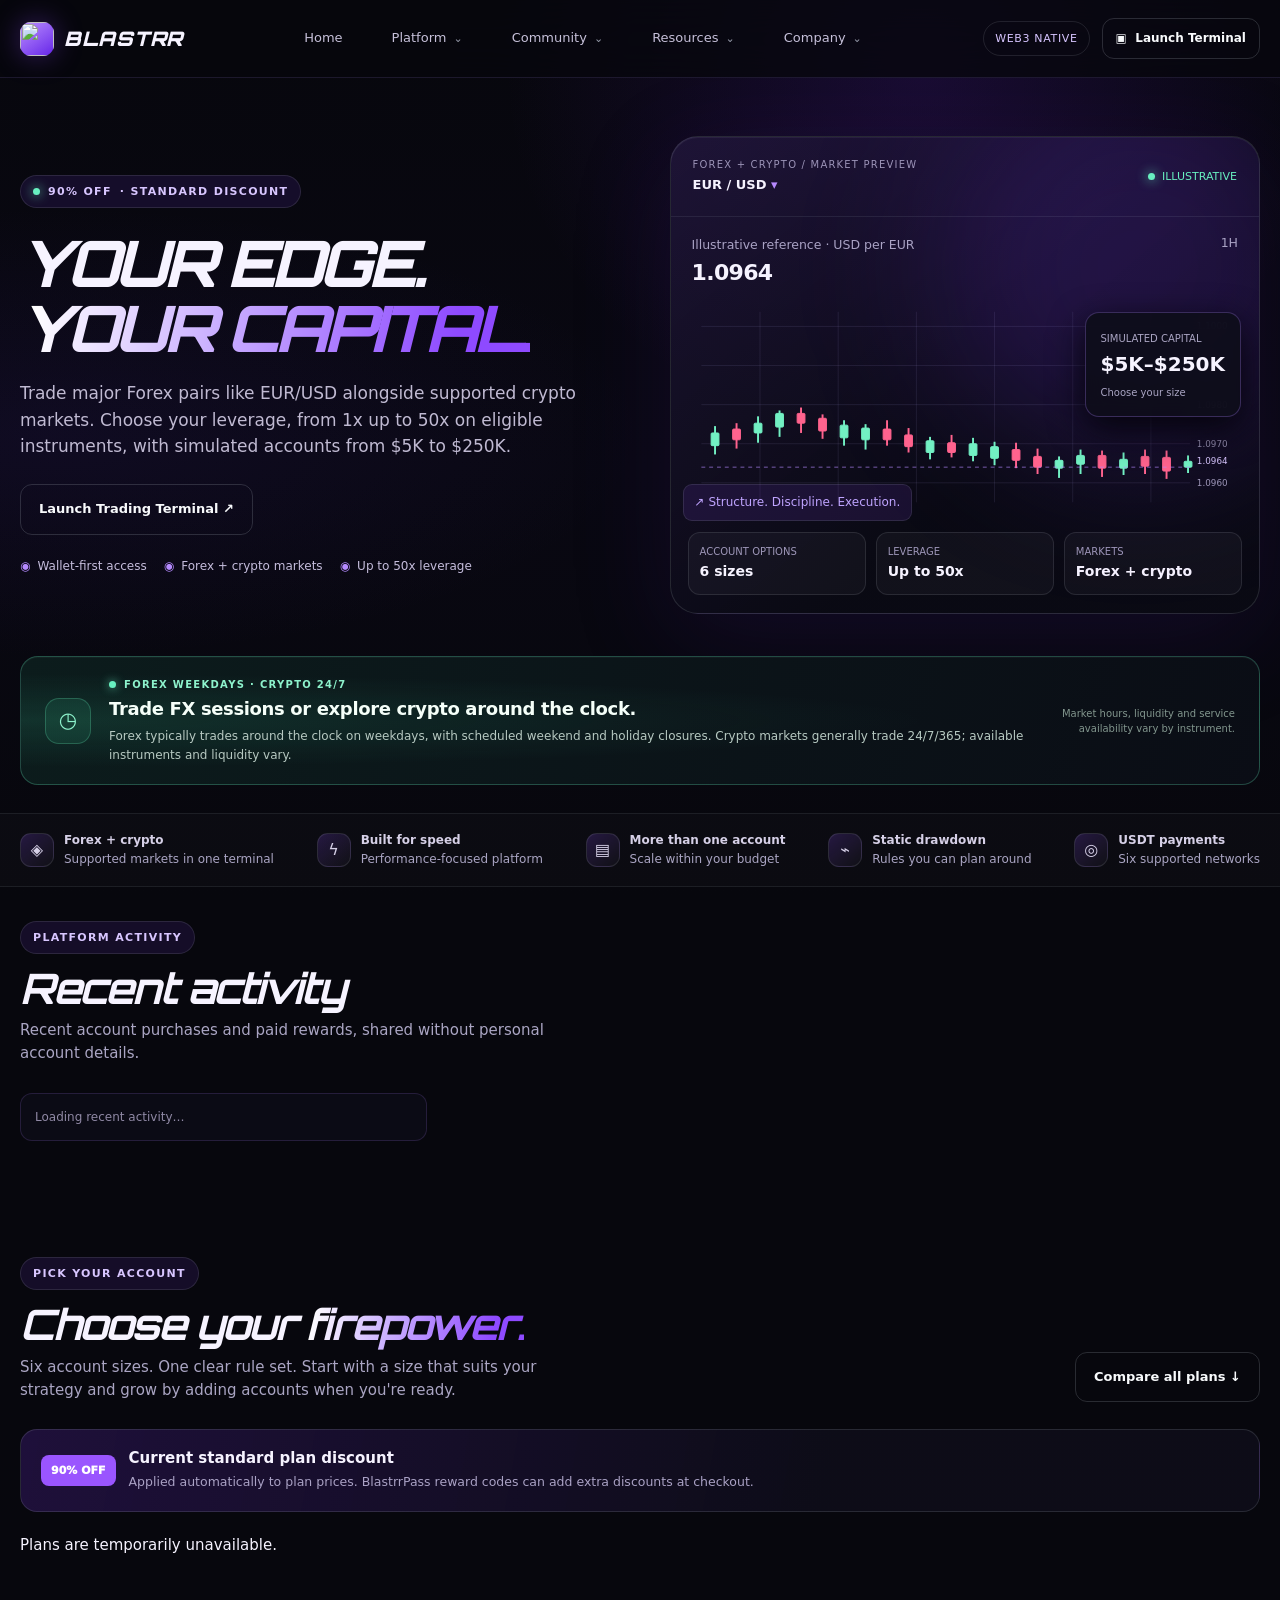
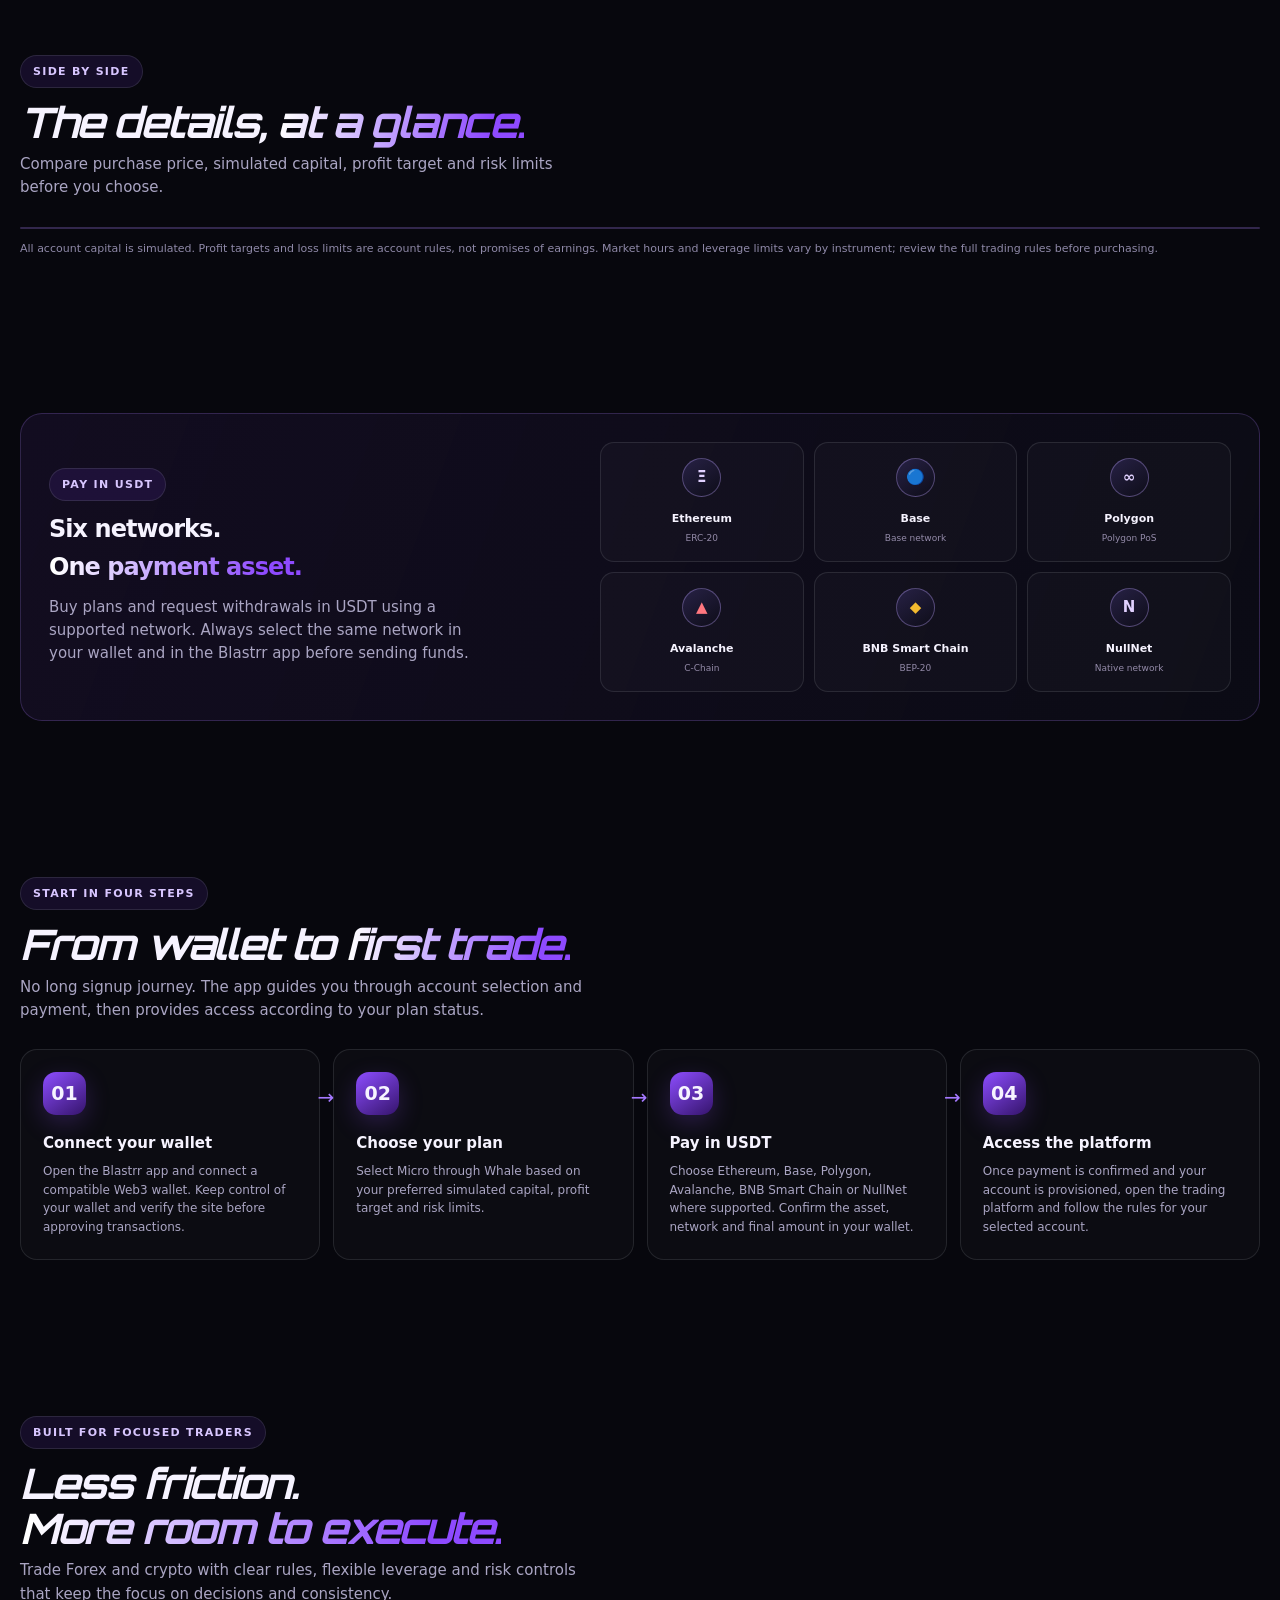
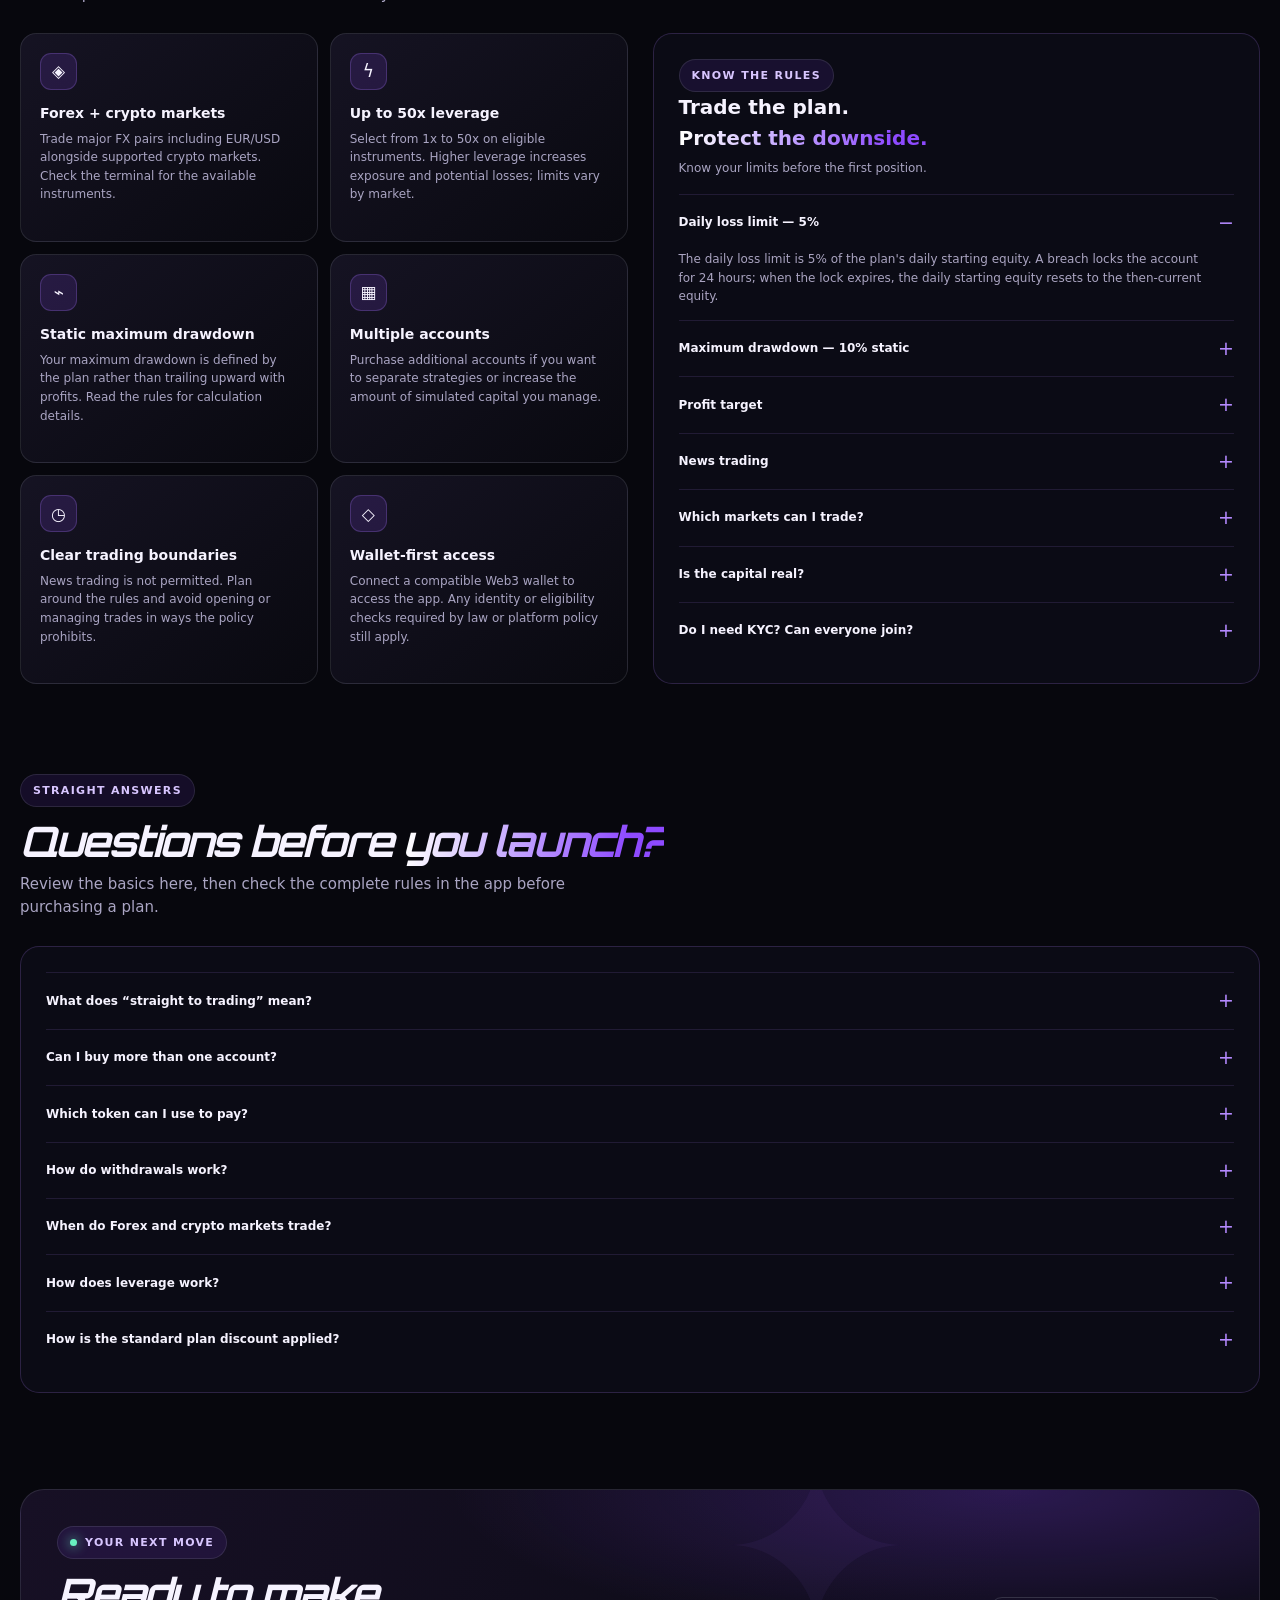
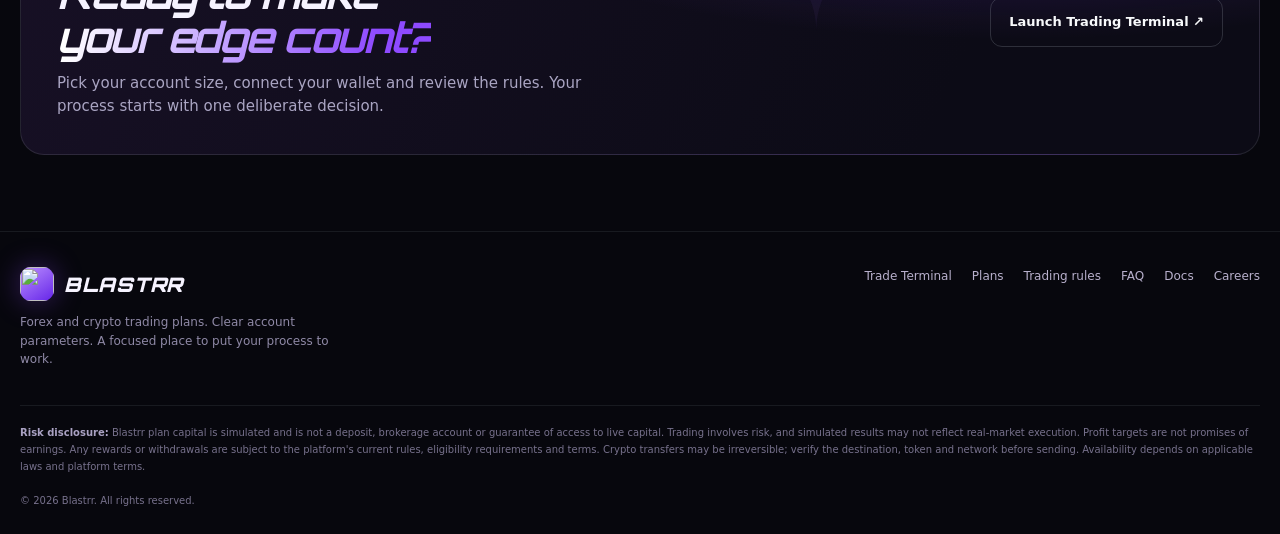
==== public/index.html @ 9f19b299 "Merge pull request #3 from PropFirmProjectWeb3/main Add admin operations dashboard and support works" ====
<!doctype html>
<html lang="en">
<head>
<meta charset="utf-8">
<meta name="viewport" content="width=device-width,initial-scale=1">
<meta name="theme-color" content="#07070d">
<link rel="icon" type="image/png" href="/favicon.png">
<link rel="stylesheet" href="/css/maintenance.css">
<link rel="preconnect" href="https://fonts.googleapis.com">
<link rel="preconnect" href="https://fonts.gstatic.com" crossorigin>
<link href="https://fonts.googleapis.com/css2?family=Orbitron:wght@500;600;700;800;900&display=swap" rel="stylesheet">
<title>Blastrr — Your Edge. Your Capital.</title>
<meta name="description" content="Trade major Forex pairs and supported crypto markets with Blastrr. Wallet-first access, USDT payments, simulated accounts from $5K to $250K, and up to 50x leverage on eligible instruments.">
<script src="/js/maintenance-page.js" defer></script>
<style>
:root{--bg:#07070d;--panel:rgba(18,18,31,.76);--panel2:#10101c;--line:rgba(164,119,255,.22);--purple:#8d4dff;--purple2:#b78aff;--text:#f6f3ff;--muted:#aaa5c3;--green:#68f0c0;--radius:20px;--max:1240px}
*{box-sizing:border-box}html{scroll-behavior:smooth;scroll-padding-top:90px}body{margin:0;background:var(--bg);color:var(--text);font:15px/1.55 Inter,ui-sans-serif,system-ui,-apple-system,BlinkMacSystemFont,"Segoe UI",sans-serif;overflow-x:hidden}
body:before{content:"";position:fixed;inset:0;pointer-events:none;z-index:-2;background:radial-gradient(ellipse at 72% 8%,rgba(105,35,210,.19),transparent 32%),radial-gradient(ellipse at 4% 48%,rgba(63,33,146,.13),transparent 34%),linear-gradient(180deg,#07070d,#090812 52%,#07070d)}
a{color:inherit;text-decoration:none}button{font:inherit;cursor:pointer}.wrap{width:min(var(--max),calc(100% - 40px));margin:auto}.muted{color:var(--muted)}.purple{color:var(--purple2)}.eyebrow{display:inline-flex;align-items:center;gap:8px;border:1px solid rgba(171,126,255,.34);background:rgba(116,55,223,.13);border-radius:999px;padding:7px 12px;color:#d8c6ff;font-size:11px;font-weight:800;letter-spacing:.12em;text-transform:uppercase}.dot{width:7px;height:7px;border-radius:50%;background:var(--green);box-shadow:0 0 12px var(--green)}
header{height:78px;position:sticky;top:0;z-index:50;background:rgba(7,7,13,.78);backdrop-filter:blur(20px);border-bottom:1px solid rgba(180,145,255,.13)}.nav{height:100%;display:flex;align-items:center;justify-content:space-between;gap:24px}.brand{display:flex;align-items:center;gap:10px;font-family:"Orbitron",ui-sans-serif,sans-serif;font-size:20px;font-style:italic;font-weight:900;letter-spacing:.035em}.brand-mark{display:grid;place-items:center;width:34px;height:34px;border-radius:11px;background:linear-gradient(145deg,#bd91ff,#6424e8);color:white;box-shadow:0 0 28px rgba(142,72,255,.35);font-size:20px;clip-path:polygon(40% 0,100% 0,64% 43%,91% 43%,23% 100%,40% 55%,12% 55%)}.navlinks{display:flex;align-items:center;gap:27px;font-size:13px;color:#c6c0d9}.navlinks a:hover{color:white}.navright{display:flex;align-items:center;gap:12px}.chain-pill{border:1px solid var(--line);padding:8px 11px;border-radius:999px;font-size:11px;color:#d7c5ff;letter-spacing:.06em}.btn{display:inline-flex;align-items:center;justify-content:center;gap:10px;border:0;border-radius:12px;padding:14px 18px;background:linear-gradient(110deg,#9a50ff,#6e2af1);color:#fff;font-weight:800;font-size:13px;box-shadow:0 9px 32px rgba(117,47,242,.26);transition:.2s transform,.2s box-shadow}.btn:hover{transform:translateY(-2px);box-shadow:0 13px 38px rgba(117,47,242,.42)}.btn.secondary{background:rgba(255,255,255,.035);border:1px solid var(--line);box-shadow:none}.btn.small{padding:10px 13px;font-size:12px}.menu-toggle{display:none;background:transparent;color:white;border:1px solid var(--line);border-radius:10px;padding:8px 10px}
.navlinks a{padding:8px 10px;border:1px solid transparent;border-radius:8px;transition:color .2s ease,border-color .2s ease,box-shadow .2s ease,background .2s ease}.navlinks a:hover,.navlinks a:focus-visible,.navlinks a:active,.navlinks a[aria-current="page"]{color:#fff;background:transparent;border-color:rgba(168,85,247,.85);box-shadow:0 0 12px rgba(168,85,247,.5),inset 0 0 8px rgba(168,85,247,.08);outline:none}.navright>.btn:hover,.navright>.btn:focus-visible,.navright>.btn:active,.menu-toggle:hover,.menu-toggle:focus-visible,.menu-toggle:active{transform:none;background:transparent;border:1px solid rgba(168,85,247,.85);color:#fff;box-shadow:0 0 12px rgba(168,85,247,.5),inset 0 0 8px rgba(168,85,247,.08);outline:none}
.nav-group{position:relative}.nav-group>summary{display:flex;align-items:center;gap:7px;padding:8px 10px;border:1px solid transparent;border-radius:8px;color:inherit;cursor:pointer;list-style:none;white-space:nowrap}.nav-group>summary::-webkit-details-marker{display:none}.nav-group>summary::after{content:"⌄";color:#969baa;font-size:11px;transition:transform .18s ease}.nav-group[open]>summary::after{transform:rotate(180deg)}.nav-group>summary:hover,.nav-group>summary:focus-visible,.nav-group[open]>summary{color:#fff;outline:none}.nav-group-menu{position:absolute;z-index:60;top:calc(100% + 9px);left:0;display:grid;min-width:190px;gap:3px;padding:7px;border:1px solid rgba(180,190,200,.16);border-radius:11px;background:rgba(9,10,12,.98);box-shadow:0 16px 36px rgba(0,0,0,.4)}.nav-group-menu a{display:block;padding:10px 11px;color:#c6cbd3}.nav-group-menu a:hover,.nav-group-menu a:focus-visible{border-color:rgba(180,190,200,.25);box-shadow:none}.nav-group[open]>summary{border-color:rgba(180,190,200,.25)}
.hero{padding:58px 0 42px;position:relative;isolation:isolate}.hero-grid{display:grid;grid-template-columns:1.02fr .98fr;align-items:center;gap:35px}.hero h1{font-family:"Orbitron",ui-sans-serif,sans-serif;font-size:clamp(38px,5vw,68px);font-style:italic;font-weight:800;line-height:1.02;letter-spacing:-.075em;margin:22px 0 20px}.section-head h2,.cta-band h2{font-family:"Orbitron",ui-sans-serif,sans-serif;font-style:italic;font-weight:700;letter-spacing:-.055em}.gradient-text{background:linear-gradient(100deg,#fff 3%,#cbb1ff 38%,#8e4aff 85%);-webkit-background-clip:text;background-clip:text;color:transparent}.hero p{font-size:17px;color:#c0bad2;max-width:570px;margin:0 0 25px}.hero-actions{display:flex;flex-wrap:wrap;gap:12px}.micro-proof{display:flex;flex-wrap:wrap;gap:17px;margin-top:22px;color:#c5bddc;font-size:12px}.micro-proof span{display:flex;align-items:center;gap:7px}.check{color:#b58aff;font-weight:900}
.visual{min-height:430px;position:relative;border:1px solid rgba(166,120,255,.25);border-radius:28px;background:linear-gradient(140deg,rgba(41,28,73,.58),rgba(10,10,20,.86) 62%);overflow:hidden;box-shadow:0 25px 100px rgba(63,20,131,.18),inset 0 1px rgba(255,255,255,.06)}.visual:before{content:"";position:absolute;width:400px;height:400px;border-radius:50%;background:rgba(126,59,255,.18);filter:blur(70px);right:-80px;top:-70px}.visual-top{display:flex;justify-content:space-between;align-items:center;padding:20px 22px;border-bottom:1px solid rgba(180,145,255,.13);position:relative}.tiny-label{font-size:10px;letter-spacing:.12em;color:#9c94b8;text-transform:uppercase}.status{font-size:11px;color:var(--green);display:flex;gap:7px;align-items:center}.chart-wrap{padding:16px 16px 0;position:relative}.chart-head{display:flex;justify-content:space-between;align-items:flex-start;padding:0 5px 12px}.chart-head strong{display:block;font-size:22px;letter-spacing:-.03em}.chart-head small{color:#aaa3c5}.chart-svg{width:100%;height:215px;display:block;overflow:visible}.chart-grid{stroke:rgba(196,178,255,.10);stroke-width:1}.candles line{stroke-width:2}.c-up{stroke:#72f0c3;fill:#72f0c3}.c-down{stroke:#ff638e;fill:#ff638e}.chart-line{fill:none;stroke:#b68aff;stroke-width:2.5;filter:drop-shadow(0 0 5px #8d4dff)}.floating-stat{position:absolute;right:18px;top:95px;background:rgba(13,13,25,.88);border:1px solid rgba(170,126,255,.28);border-radius:14px;padding:13px 15px;backdrop-filter:blur(12px);box-shadow:0 12px 35px #05040c}.floating-stat b{font-size:20px;display:block}.floating-stat small{color:var(--muted);font-size:10px}.visual-bottom{display:grid;grid-template-columns:repeat(3,1fr);gap:10px;padding:15px 17px 18px}.mini-stat{background:rgba(255,255,255,.035);border:1px solid rgba(180,145,255,.12);border-radius:12px;padding:11px}.mini-stat small{display:block;color:#9e97b9;font-size:10px}.mini-stat strong{font-size:14px}.bull{position:absolute;left:12px;bottom:92px;font-size:12px;color:#bfa4ff;background:rgba(108,57,190,.17);border:1px solid rgba(178,129,255,.18);padding:8px 11px;border-radius:9px}
.ticker{border-top:1px solid rgba(175,130,255,.16);border-bottom:1px solid rgba(175,130,255,.16);background:rgba(255,255,255,.018);overflow:hidden}.ticker-inner{display:flex;justify-content:space-between;gap:24px;flex-wrap:wrap;padding:17px 0}.ticker-item{display:flex;align-items:center;gap:10px;font-size:12px;color:#d6d0e7}.ticker-icon{display:grid;place-items:center;width:34px;height:34px;border-radius:11px;background:linear-gradient(140deg,rgba(141,77,255,.2),rgba(255,255,255,.025));border:1px solid var(--line);font-size:16px}
section{padding:78px 0}.section-head{display:flex;justify-content:space-between;align-items:end;gap:24px;margin-bottom:27px}.section-head h2{font-size:clamp(28px,4vw,42px);letter-spacing:-.045em;line-height:1.08;margin:12px 0 8px}.section-head p{color:var(--muted);margin:0;max-width:570px}.launch-strip{display:flex;align-items:center;justify-content:space-between;gap:20px;padding:17px 20px;border:1px solid rgba(171,120,255,.3);border-radius:17px;background:linear-gradient(100deg,rgba(114,48,221,.22),rgba(15,14,27,.8) 65%);margin-bottom:22px}.launch-left{display:flex;align-items:center;gap:13px}.discount{background:#9a55ff;color:#fff;font-size:11px;font-weight:950;padding:7px 10px;border-radius:8px;white-space:nowrap}.promo-code{display:inline-flex;align-items:center;gap:7px;margin-left:8px;padding:6px 9px;border:1px dashed rgba(194,157,255,.65);border-radius:8px;background:rgba(141,77,255,.12);color:#e5d5ff;font-size:11px;font-weight:900;letter-spacing:.08em;white-space:nowrap}.promo-code b{color:#fff}.code-applied{display:flex;align-items:center;gap:7px;width:max-content;max-width:100%;margin:13px 0 8px;padding:6px 9px;border:1px solid rgba(104,240,192,.22);border-radius:8px;background:rgba(60,212,160,.08);color:#8df2cc;font-size:10px;font-weight:850;letter-spacing:.045em}.code-applied .code-token{color:#fff;background:rgba(141,77,255,.24);border:1px solid rgba(175,120,255,.3);padding:2px 5px;border-radius:4px;letter-spacing:.07em}.price-caption{display:block;color:#8df2cc;font-size:10px;font-weight:750;letter-spacing:.04em;margin-top:2px}.launch-left strong{display:block}.launch-left small{color:#aaa2c5}.timer{display:flex;gap:7px}.timebox{min-width:43px;text-align:center;padding:7px 5px;border-radius:99px;background:rgba(0,0,0,.25);border:1px solid rgba(255,255,255,.08)}.timebox b{display:block;font-size:15px}.timebox small{font-size:9px;color:#aaa2c5;text-transform:uppercase}
.plans{display:grid;grid-template-columns:repeat(3,1fr);gap:14px}.plan{position:relative;display:grid;align-content:start;overflow:hidden;padding:22px;border:1px solid rgba(203,213,225,.12);border-radius:16px;background:linear-gradient(145deg,rgba(17,23,30,.97),rgba(13,18,24,.98));box-shadow:0 18px 48px rgba(0,0,0,.14);transition:.22s transform,.22s border-color,.22s background}.plan:hover{transform:translateY(-4px);border-color:rgba(167,139,250,.45);background:linear-gradient(145deg,rgba(22,25,36,.99),rgba(13,18,24,.99))}.plan.featured{border-color:rgba(167,139,250,.65);box-shadow:0 0 0 1px rgba(154,85,255,.13),0 15px 50px rgba(100,36,198,.12)}.plan.featured:before{content:"";position:absolute;inset:0 0 auto;height:2px;background:linear-gradient(90deg,transparent,#b993ff,transparent)}.plan-top{display:flex;align-items:center;justify-content:space-between;gap:8px}.plan-name{font-size:12px;letter-spacing:.12em;font-weight:850;color:#c9c1df}.tag{font-size:9px;font-weight:900;letter-spacing:.08em;background:rgba(158,83,255,.2);color:#d8bfff;border:1px solid rgba(175,120,255,.35);padding:5px 7px;border-radius:999px}.capital{font-size:32px;letter-spacing:-.05em;font-weight:950;margin:8px 0 0}.price-line{display:flex;align-items:baseline;gap:9px;margin:2px 0 0}.price{font-size:16px;font-weight:800;color:#d7c0ff}.old-price{font-size:12px;color:#77718c;text-decoration:line-through}.save{font-size:9px;color:#8df2cc;background:rgba(60,212,160,.1);border:1px solid rgba(60,212,160,.2);border-radius:999px;padding:3px 7px}.plan-divider{height:1px;background:rgba(203,213,225,.1);margin:14px 0}.metric{display:flex;justify-content:space-between;gap:12px;padding:10px 12px;border:1px solid rgba(203,213,225,.08);border-radius:10px;background:rgba(7,11,16,.55);font-size:12px;color:#a5aab3}.metric+.metric{margin-top:8px}.metric strong{color:#f0ecff;font-weight:750;text-align:right}.plan .btn{width:100%;margin-top:14px;padding:12px}.plan-note{font-size:10px;color:#8d86a6;text-align:center;margin:9px 0 0}
.plan-purchase-reward{display:grid;gap:7px;margin:14px 0 0;padding:13px;border:1px solid rgba(203,213,225,.1);border-radius:12px;background:rgba(7,11,16,.68)}
.plan-purchase-reward-label{display:flex;align-items:center;gap:7px;color:#a5aab3;font-size:10px;font-weight:750;letter-spacing:.08em;text-transform:uppercase}
.plan-purchase-reward-label:before{content:"✦";color:#c4b5fd;font-size:12px}
.plan-purchase-reward .price-line{flex-wrap:wrap;align-items:center;gap:8px}
.plan-purchase-reward .price{color:#f1f5f9;font-size:20px}
.plan-purchase-reward .price-caption{margin:0;color:#9aa5b4}
.plan-status{display:inline-flex;align-items:center;gap:7px;padding:6px 9px;border:1px solid rgba(56,189,248,.2);border-radius:999px;background:rgba(14,116,144,.12);color:#5dd4f5;font-size:10px;font-weight:800;letter-spacing:.04em}
.plan-status-icon{display:grid;place-items:center;width:16px;height:16px;border:1px solid rgba(93,212,245,.45);border-radius:50%;font-size:10px;line-height:1}
.plan-task-list{display:grid;gap:8px}
.plan-task-list .metric{margin:0}
.plan-task-list .metric strong{color:#c4b5fd}
.home-leaderboards{padding-top:46px;padding-bottom:24px}
.home-leaderboard-grid{display:grid;grid-template-columns:repeat(3,minmax(0,1fr));gap:14px}
.home-leaderboard-card{min-width:0;padding:19px;border:1px solid rgba(173,127,255,.2);border-radius:16px;background:linear-gradient(145deg,rgba(25,23,41,.82),rgba(10,10,18,.9))}
.home-leaderboard-card h3{margin:0;color:#f2edff;font-size:16px}
.home-leaderboard-card>p{margin:3px 0 14px;color:#9089a5;font-size:11px}
.home-leaderboard-list{display:grid;gap:7px;margin:0;padding:0;list-style:none}
.home-leaderboard-row{display:grid;grid-template-columns:28px minmax(0,1fr) auto;align-items:center;gap:8px;min-height:42px;padding:7px 8px;border:1px solid rgba(203,213,225,.08);border-radius:9px;background:rgba(5,7,11,.48)}
.home-leaderboard-rank{color:#a7a0b8;font-size:10px;font-weight:800;text-align:center}
.home-leaderboard-row:nth-child(-n+3) .home-leaderboard-rank{color:#d8b4fe}
.home-leaderboard-name{min-width:0;overflow:hidden;color:#e8e3f3;font-size:12px;font-weight:700;text-overflow:ellipsis;white-space:nowrap}
.home-leaderboard-value{color:#68f0c0;font-size:11px;font-weight:800;text-align:right;white-space:nowrap}
.home-leaderboard-empty{padding:10px 4px;color:#9089a5;font-size:11px}
.home-leaderboards[hidden]{display:none}
.market-hours-banner{position:relative;display:flex;align-items:center;gap:18px;margin:0 auto;padding:20px 24px;border:1px solid rgba(104,240,192,.26);border-radius:18px;background:radial-gradient(ellipse at 0 50%,rgba(60,212,160,.12),transparent 52%),linear-gradient(110deg,rgba(13,31,30,.9),rgba(11,14,22,.92));box-shadow:inset 0 1px rgba(255,255,255,.035)}
.market-hours-icon{display:grid;place-items:center;flex:0 0 46px;width:46px;height:46px;border:1px solid rgba(104,240,192,.24);border-radius:14px;background:rgba(60,212,160,.1);color:#8df2cc;font-size:21px}
.market-hours-copy{flex:1}.market-hours-kicker{display:flex;align-items:center;gap:8px;margin-bottom:3px;color:#8df2cc;font-size:10px;font-weight:900;letter-spacing:.13em;text-transform:uppercase}.market-hours-copy h2{margin:0;color:#f5fff9;font-size:18px;letter-spacing:-.02em}.market-hours-copy p{margin:4px 0 0;color:#b7c9c2;font-size:12px;line-height:1.55}.market-hours-note{flex:0 0 auto;max-width:180px;color:#82968e;font-size:10px;line-height:1.5;text-align:right}
.market-hours-dot{position:relative;display:inline-block;width:7px;height:7px;border-radius:50%;background:#68f0c0;box-shadow:0 0 10px rgba(104,240,192,.8)}
.plan-market-hours{display:inline-flex;align-items:center;gap:7px;width:max-content;max-width:100%;margin:10px 0 2px;padding:6px 9px;border:1px solid rgba(104,240,192,.2);border-radius:999px;background:rgba(60,212,160,.075);color:#8df2cc;font-size:10px;font-weight:800;letter-spacing:.025em}
.plan-market-hours .market-hours-dot{width:6px;height:6px}
.table-shell{overflow:auto;border:1px solid rgba(173,127,255,.25);border-radius:17px;background:rgba(10,10,19,.8)}table{border-collapse:collapse;width:100%;min-width:760px;font-size:12px}th,td{padding:15px 16px;text-align:center;border-bottom:1px solid rgba(173,127,255,.12);white-space:nowrap}thead th{background:rgba(117,64,204,.12);color:#d6c3ff;font-size:10px;letter-spacing:.08em;text-transform:uppercase}th:first-child,td:first-child{text-align:left;position:sticky;left:0;background:#0c0b15;z-index:1;color:#c7c0d9}tbody tr:last-child td{border-bottom:0}tbody tr:hover td{background-color:rgba(143,80,255,.055)}td strong{color:#f6f2ff}.table-note{font-size:11px;color:#8f89a8;margin:11px 0 0}
.network-panel{display:grid;grid-template-columns:1fr 1.2fr;gap:25px;align-items:center;border:1px solid rgba(173,127,255,.22);border-radius:22px;padding:28px;background:linear-gradient(110deg,rgba(65,36,110,.2),rgba(12,12,22,.9))}.network-panel h3{font-size:24px;letter-spacing:-.04em;margin:10px 0}.network-panel p{color:var(--muted);margin:0;max-width:420px}.networks{display:grid;grid-template-columns:repeat(5,1fr);gap:10px}.network{padding:15px 7px;border-radius:14px;text-align:center;border:1px solid rgba(175,130,255,.15);background:rgba(255,255,255,.025)}.coin{width:39px;height:39px;border-radius:50%;display:grid;place-items:center;margin:0 auto 9px;background:linear-gradient(145deg,#272145,#0e0d19);border:1px solid rgba(193,165,255,.35);font-weight:900;color:#e1d1ff}.network b{font-size:11px}.network small{display:block;font-size:9px;color:#948ba9;margin-top:3px}
.steps{display:grid;grid-template-columns:repeat(4,1fr);gap:13px}.step{padding:22px;border:1px solid rgba(172,128,255,.16);border-radius:17px;background:rgba(255,255,255,.022);position:relative}.step-number{display:grid;place-items:center;width:43px;height:43px;border-radius:13px;background:linear-gradient(145deg,#8d4dff,#35146c);font-size:19px;font-weight:900;box-shadow:0 8px 25px rgba(141,77,255,.22)}.step h3{font-size:15px;margin:17px 0 7px}.step p{font-size:12px;color:var(--muted);margin:0}.step:not(:last-child):after{content:"→";position:absolute;right:-15px;top:32px;z-index:2;color:#a579ff;font-size:20px}
.feature-layout{display:grid;grid-template-columns:1fr 1fr;gap:25px;align-items:stretch}.feature-grid{display:grid;grid-template-columns:repeat(2,1fr);gap:12px}.feature{padding:19px;border:1px solid rgba(173,127,255,.16);border-radius:16px;background:linear-gradient(140deg,rgba(25,22,40,.82),rgba(10,10,17,.8))}.feature-icon{display:grid;place-items:center;width:37px;height:37px;border-radius:11px;background:rgba(141,77,255,.15);border:1px solid rgba(170,125,255,.25);font-size:17px}.feature h3{font-size:14px;margin:13px 0 5px}.feature p{font-size:12px;color:var(--muted);margin:0}.rules-panel{padding:25px;border:1px solid rgba(173,127,255,.2);border-radius:19px;background:rgba(15,14,25,.72)}.rules-panel h3{font-size:20px;margin:0 0 5px}.rules-panel>p{font-size:12px;color:var(--muted);margin:0 0 16px}.rule{border-top:1px solid rgba(174,131,255,.13)}.rule summary{list-style:none;cursor:pointer;padding:13px 0;display:flex;align-items:center;justify-content:space-between;gap:12px;font-size:12px;font-weight:750}.rule summary::-webkit-details-marker{display:none}.rule summary:after{content:"+";color:#b58aff;font-size:19px;font-weight:400}.rule[open] summary:after{content:"−"}.rule p{font-size:12px;color:#aaa4c1;margin:0;padding:0 18px 14px 0}
.cta-band{padding:36px;border-radius:24px;border:1px solid rgba(182,137,255,.3);background:radial-gradient(ellipse at 80% 0%,rgba(138,68,255,.25),transparent 40%),linear-gradient(115deg,#171025,#0c0b16 75%);display:flex;align-items:center;justify-content:space-between;gap:25px;overflow:hidden;position:relative}.cta-band:after{content:"✦";position:absolute;right:28%;top:-55px;font-size:230px;line-height:1;color:rgba(166,112,255,.055);pointer-events:none}.cta-band h2{font-size:clamp(28px,4vw,42px);letter-spacing:-.05em;line-height:1.05;margin:12px 0}.cta-band p{color:var(--muted);max-width:570px;margin:0}.cta-actions{display:flex;gap:10px;flex-wrap:wrap;position:relative;z-index:1;flex-shrink:0}
footer{border-top:1px solid rgba(173,127,255,.15);padding:35px 0 25px}.footer-top{display:flex;justify-content:space-between;gap:25px;align-items:flex-start}.footer-brand p{max-width:320px;color:#8f89a6;font-size:12px}.footer-links{display:flex;gap:20px;flex-wrap:wrap;color:#b8b0cc;font-size:12px}.disclaimer{border-top:1px solid rgba(173,127,255,.12);margin-top:24px;padding-top:18px;color:#77718c;font-size:10px;line-height:1.7}.disclaimer strong{color:#aaa2c3}
.review-grid{display:grid;grid-template-columns:repeat(auto-fit,minmax(250px,1fr));gap:14px}.public-review-card{padding:20px;border:1px solid rgba(173,127,255,.2);border-radius:16px;background:linear-gradient(145deg,rgba(25,23,41,.8),rgba(10,10,18,.9))}.public-review-head{display:flex;justify-content:space-between;align-items:center;gap:12px}.public-review-name{font-weight:800;color:#eee8ff}.public-review-stars{color:#fbbf24;letter-spacing:2px;white-space:nowrap}.public-review-text{margin:13px 0 0;color:#c7c0d9;font-size:13px;line-height:1.65;white-space:pre-wrap;overflow-wrap:anywhere}
.reveal{opacity:0;transform:translateY(16px);transition:opacity .6s ease,transform .6s ease}.reveal.visible{opacity:1;transform:none}
@media(max-width:1000px){.navlinks{gap:15px}.chain-pill{display:none}.hero-grid{grid-template-columns:1fr 1fr;gap:20px}.hero h1{font-size:54px}.plans{grid-template-columns:repeat(2,1fr)}.home-leaderboard-grid{grid-template-columns:repeat(2,minmax(0,1fr))}.home-leaderboard-card:last-child{grid-column:1/-1}.steps{grid-template-columns:repeat(2,1fr)}.step:nth-child(2):after{display:none}.network-panel{grid-template-columns:1fr}.feature-layout{grid-template-columns:1fr}}
@media(max-width:720px){.wrap{width:min(100% - 28px,var(--max))}header{height:67px}.navlinks{display:none;position:absolute;top:66px;left:0;right:0;padding:18px;background:rgba(9,8,17,.97);border-bottom:1px solid var(--line);flex-direction:column;align-items:stretch;gap:0}.navlinks.open{display:flex}.navlinks a{padding:12px 8px}.menu-toggle{display:block}.navright .btn{display:none}.brand{font-size:17px}.hero{padding:40px 0 28px}.hero-grid{grid-template-columns:1fr}.hero h1{font-size:clamp(44px,13vw,65px)}.hero p{font-size:15px}.visual{min-height:390px}.chart-svg{height:185px}.floating-stat{top:84px;right:12px;padding:10px}.floating-stat b{font-size:16px}.ticker-inner{justify-content:flex-start;gap:13px}.ticker-item{width:calc(50% - 8px);font-size:11px}.section-head{display:block}.section-head .btn{margin-top:18px}.section-head h2{font-size:32px}.home-leaderboards{padding-top:36px}.home-leaderboard-grid{grid-template-columns:1fr}.home-leaderboard-card:last-child{grid-column:auto}.launch-strip{align-items:flex-start;flex-direction:column}.promo-code{margin:8px 0 0 0}.timer{width:100%}.timebox{flex:1}.plans{grid-template-columns:1fr}.plan{padding:21px}.plan .btn{margin-top:12px}.networks{grid-template-columns:repeat(3,1fr)}.network:last-child{grid-column:2}.steps{grid-template-columns:1fr}.step:not(:last-child):after{content:"↓";right:20px;top:auto;bottom:-19px}.feature-grid{grid-template-columns:1fr 1fr}.cta-band{padding:25px;display:block}.cta-actions{margin-top:22px}.footer-top{display:block}.footer-links{margin-top:22px}.footer-links a{padding:5px 0}}
.navlinks .nav-group{display:block}.nav-group>summary{transition:color .2s ease,border-color .2s ease}.nav-group-menu a{min-width:0}
@media(max-width:720px){.navlinks .nav-group{width:100%}.nav-group>summary{min-height:46px;padding:12px 8px}.nav-group-menu{position:static;min-width:0;margin:0 0 4px 10px;padding:3px 0 3px 9px;border:0;border-left:1px solid rgba(180,190,200,.14);border-radius:0;background:transparent;box-shadow:none}.nav-group-menu a{padding:10px 12px}.nav-group:not([open])>.nav-group-menu{display:none}}
@media(max-width:720px){.market-hours-banner{align-items:flex-start;gap:12px;padding:17px}.market-hours-icon{flex-basis:38px;width:38px;height:38px;border-radius:12px;font-size:18px}.market-hours-copy h2{font-size:16px}.market-hours-copy p{font-size:11px}.market-hours-note{display:none}}
.networks{grid-template-columns:repeat(3,1fr)}
.navlinks a:hover,.navlinks a:focus-visible,.navlinks a:active,.navlinks a[aria-current="page"],.navright>.btn:hover,.navright>.btn:focus-visible,.navright>.btn:active,.menu-toggle:hover,.menu-toggle:focus-visible,.menu-toggle:active{border-color:rgba(180,190,200,.32);box-shadow:none}
.visual,.launch-strip,.plan.featured,.plan:hover,.public-review-card{border-color:rgba(180,190,200,.16)}
.eyebrow,.chain-pill,.ticker-icon,.tag,.mini-stat,.bull,.promo-code,.network,.metric,.step,.feature,.faq-item,.testimonial,.cta-band{border-color:rgba(180,190,200,.14)}
.visual-top,.ticker,footer,.disclaimer{border-color:rgba(180,190,200,.1)}
.plan.featured:before{opacity:0}
@media(max-width:720px){.network:last-child{grid-column:auto}}
@media(max-width:390px){.feature-grid{grid-template-columns:1fr}.hero-actions .btn{width:100%}.visual-bottom{gap:6px;padding:12px}.mini-stat{padding:8px}.mini-stat strong{font-size:12px}}
@media(prefers-reduced-motion:reduce){html{scroll-behavior:auto}*,*:before,*:after{transition:none!important;animation:none!important}.reveal{opacity:1;transform:none}}
.brand-mark{object-fit:cover;clip-path:none}
button,input[type="button"],input[type="submit"],input[type="reset"],.btn{background:transparent!important;background-image:none!important;border:1px solid rgba(180,190,200,.2)!important;color:#f8fafc!important;box-shadow:none!important;transform:none}
button:hover:not(:disabled),input[type="button"]:hover,input[type="submit"]:hover,input[type="reset"]:hover,.btn:hover,button:focus-visible,input[type="button"]:focus-visible,input[type="submit"]:focus-visible,input[type="reset"]:focus-visible,.btn:focus-visible{background:transparent!important;border-color:rgba(200,210,220,.42)!important;box-shadow:none!important;color:#fff!important;outline:none;transform:none}
button:disabled,input[type="button"]:disabled,input[type="submit"]:disabled,input[type="reset"]:disabled,.btn[aria-disabled="true"]{opacity:.5;cursor:not-allowed}
.home-activity{padding-top:34px;padding-bottom:38px}.home-activity-list{display:grid;grid-template-columns:repeat(3,minmax(0,1fr));gap:10px;margin:0;padding:0;list-style:none}.home-activity-item,.home-activity-empty{padding:14px;border:1px solid rgba(173,127,255,.16);border-radius:12px;background:rgba(15,14,25,.72)}.home-activity-item strong{display:block;color:#e8e3f3;font-size:12px}.home-activity-item time{display:block;margin-top:5px;color:#9089a5;font-size:10px}.home-activity-empty{color:#9089a5;font-size:12px}@media(max-width:720px){.home-activity-list{grid-template-columns:1fr}}
</style>
</head>
<body data-maintenance-page="home">
<header>
  <div class="wrap nav">
    <a class="brand" href="index.html" aria-label="Blastrr home"><img class="brand-mark" src="/favicon.png" alt=""><span>BLASTRR</span></a>
    
    <!-- MAIN HOMEPAGE HEADER NAVIGATION -->
    <nav class="navlinks" id="navlinks" aria-label="Main navigation">
      <a href="#home">Home</a>
      <details class="nav-group">
        <summary>Platform</summary>
        <div class="nav-group-menu">
          <a href="app.html">Trade Terminal</a>
          <a href="#plans">Plans</a>
          <a href="#how">How it works</a>
          <a href="#rules">Trading rules</a>
        </div>
      </details>
      <details class="nav-group">
        <summary>Community</summary>
        <div class="nav-group-menu">
          <a href="#home-leaderboards">Leaderboards</a>
        </div>
      </details>
      <details class="nav-group">
        <summary>Resources</summary>
        <div class="nav-group-menu">
          <a href="faq.html">FAQ</a>
          <a href="docs.html">Docs</a>
        </div>
      </details>
      <details class="nav-group">
        <summary>Company</summary>
        <div class="nav-group-menu">
          <a href="careers.html">Careers</a>
        </div>
      </details>
    </nav>
    
    <div class="navright">
      <span class="chain-pill">WEB3 NATIVE</span>
      <a class="btn small" href="app.html">▣ &nbsp;Launch Terminal</a>
      <button class="menu-toggle" id="menuToggle" aria-label="Toggle menu" aria-expanded="false">☰</button>
    </div>
  </div>
</header>

<main>
<section class="hero" id="home">
  <div class="wrap hero-grid">
    <div class="hero-copy">
      <span class="eyebrow"><span class="dot"></span> <span id="home-hero-discount">90% OFF</span> · STANDARD DISCOUNT</span>
      <h1>YOUR EDGE.<br><span class="gradient-text">YOUR CAPITAL.</span></h1>
      <p>Trade major Forex pairs like EUR/USD alongside supported crypto markets. Choose your leverage, from 1x up to 50x on eligible instruments, with simulated accounts from $5K to $250K.</p>
      <div class="hero-actions">
        <a class="btn" href="app.html">Launch Trading Terminal ↗</a>
      </div>
      <div class="micro-proof"><span><b class="check">◉</b> Wallet-first access</span><span><b class="check">◉</b> Forex + crypto markets</span><span><b class="check">◉</b> Up to 50x leverage</span></div>
    </div>
    <div class="visual" aria-label="Illustrative EUR/USD Forex chart">
      <div class="visual-top"><div><div class="tiny-label">FOREX + CRYPTO / MARKET PREVIEW</div><strong style="font-size:13px">EUR / USD <span class="purple">▾</span></strong></div><span class="status"><i class="dot"></i> ILLUSTRATIVE</span></div>
      <div class="chart-wrap">
        <div class="chart-head"><div><small>Illustrative reference · USD per EUR</small><strong>1.0964</strong></div><small>1H</small></div>
        <div class="floating-stat"><small>SIMULATED CAPITAL</small><b>$5K–$250K</b><small>Choose your size</small></div>
        <svg class="chart-svg" viewBox="0 0 560 220" role="img" aria-label="Illustrative EUR/USD candlestick chart with a reference price of 1.0964">
          <g class="chart-grid"><path d="M10 25H510M10 65H510M10 105H510M10 145H510M10 185H510"/><path d="M70 10V205M150 10V205M230 10V205M310 10V205M390 10V205M470 10V205"/></g>
          <g class="candles">
            <line class="c-up" x1="24" y1="127" x2="24" y2="156"/><rect class="c-up" x="20" y="134" width="8" height="13" rx="1"/>
            <line class="c-down" x1="46" y1="124" x2="46" y2="150"/><rect class="c-down" x="42" y="130" width="8" height="11" rx="1"/>
            <line class="c-up" x1="68" y1="117" x2="68" y2="144"/><rect class="c-up" x="64" y="124" width="8" height="10" rx="1"/>
            <line class="c-up" x1="90" y1="111" x2="90" y2="138"/><rect class="c-up" x="86" y="114" width="8" height="14" rx="1"/>
            <line class="c-down" x1="112" y1="108" x2="112" y2="134"/><rect class="c-down" x="108" y="114" width="8" height="10" rx="1"/>
            <line class="c-down" x1="134" y1="115" x2="134" y2="140"/><rect class="c-down" x="130" y="119" width="8" height="13" rx="1"/>
            <line class="c-up" x1="156" y1="121" x2="156" y2="147"/><rect class="c-up" x="152" y="126" width="8" height="13" rx="1"/>
            <line class="c-up" x1="178" y1="125" x2="178" y2="151"/><rect class="c-up" x="174" y="129" width="8" height="12" rx="1"/>
            <line class="c-down" x1="200" y1="121" x2="200" y2="147"/><rect class="c-down" x="196" y="130" width="8" height="11" rx="1"/>
            <line class="c-down" x1="222" y1="129" x2="222" y2="154"/><rect class="c-down" x="218" y="136" width="8" height="12" rx="1"/>
            <line class="c-up" x1="244" y1="138" x2="244" y2="161"/><rect class="c-up" x="240" y="142" width="8" height="12" rx="1"/>
            <line class="c-down" x1="266" y1="136" x2="266" y2="159"/><rect class="c-down" x="262" y="144" width="8" height="10" rx="1"/>
            <line class="c-up" x1="288" y1="139" x2="288" y2="163"/><rect class="c-up" x="284" y="145" width="8" height="12" rx="1"/>
            <line class="c-up" x1="310" y1="143" x2="310" y2="167"/><rect class="c-up" x="306" y="148" width="8" height="12" rx="1"/>
            <line class="c-down" x1="332" y1="144" x2="332" y2="170"/><rect class="c-down" x="328" y="151" width="8" height="11" rx="1"/>
            <line class="c-down" x1="354" y1="150" x2="354" y2="176"/><rect class="c-down" x="350" y="158" width="8" height="11" rx="1"/>
            <line class="c-up" x1="376" y1="158" x2="376" y2="180"/><rect class="c-up" x="372" y="162" width="8" height="8" rx="1"/>
            <line class="c-up" x1="398" y1="151" x2="398" y2="176"/><rect class="c-up" x="394" y="157" width="8" height="9" rx="1"/>
            <line class="c-down" x1="420" y1="152" x2="420" y2="179"/><rect class="c-down" x="416" y="157" width="8" height="13" rx="1"/>
            <line class="c-up" x1="442" y1="154" x2="442" y2="177"/><rect class="c-up" x="438" y="161" width="8" height="9" rx="1"/>
            <line class="c-down" x1="464" y1="151" x2="464" y2="176"/><rect class="c-down" x="460" y="158" width="8" height="10" rx="1"/>
            <line class="c-down" x1="486" y1="152" x2="486" y2="181"/><rect class="c-down" x="482" y="159" width="8" height="14" rx="1"/>
            <line class="c-up" x1="508" y1="157" x2="508" y2="175"/><rect class="c-up" x="504" y="163" width="8" height="6" rx="1"/>
          </g>
          <path d="M10 169H510" stroke="#b68aff" stroke-width="1" stroke-dasharray="4 4" opacity=".65"/>
          <g fill="#9e97b9" font-size="9" font-family="system-ui,sans-serif"><text x="517" y="28">1.1000</text><text x="517" y="68">1.0990</text><text x="517" y="108">1.0980</text><text x="517" y="148">1.0970</text><text x="517" y="188">1.0960</text></g>
          <text x="517" y="166" fill="#d8c6ff" font-size="9" font-family="system-ui,sans-serif">1.0964</text>
        </svg>
      </div>
      <div class="bull">↗ Structure. Discipline. Execution.</div>
      <div class="visual-bottom"><div class="mini-stat"><small>ACCOUNT OPTIONS</small><strong>6 sizes</strong></div><div class="mini-stat"><small>LEVERAGE</small><strong>Up to 50x</strong></div><div class="mini-stat"><small>MARKETS</small><strong>Forex + crypto</strong></div></div>
    </div>
  </div>
</section>

<section aria-label="Forex and crypto market hours" style="padding:0 0 28px">
 <div class="wrap">
  <div class="market-hours-banner">
   <span class="market-hours-icon" aria-hidden="true">◷</span>
   <div class="market-hours-copy">
    <div class="market-hours-kicker"><span class="market-hours-dot" aria-hidden="true"></span> Forex weekdays · Crypto 24/7</div>
    <h2>Trade FX sessions or explore crypto around the clock.</h2>
    <p>Forex typically trades around the clock on weekdays, with scheduled weekend and holiday closures. Crypto markets generally trade 24/7/365; available instruments and liquidity vary.</p>
   </div>
   <p class="market-hours-note">Market hours, liquidity and service availability vary by instrument.</p>
  </div>
 </div>
</section>

<div class="ticker"><div class="wrap ticker-inner">
  <div class="ticker-item"><span class="ticker-icon">◈</span><span><strong>Forex + crypto</strong><br><span class="muted">Supported markets in one terminal</span></span></div>
  <div class="ticker-item"><span class="ticker-icon">ϟ</span><span><strong>Built for speed</strong><br><span class="muted">Performance-focused platform</span></span></div>
  <div class="ticker-item"><span class="ticker-icon">▤</span><span><strong>More than one account</strong><br><span class="muted">Scale within your budget</span></span></div>
  <div class="ticker-item"><span class="ticker-icon">⌁</span><span><strong>Static drawdown</strong><br><span class="muted">Rules you can plan around</span></span></div>
  <div class="ticker-item"><span class="ticker-icon">◎</span><span><strong>USDT payments</strong><br><span class="muted">Six supported networks</span></span></div>
</div></div>

<section id="home-leaderboards" class="home-leaderboards" hidden aria-labelledby="home-leaderboards-title">
 <div class="wrap">
  <div class="section-head reveal"><div><span class="eyebrow">Community standings</span><h2 id="home-leaderboards-title">Top traders, <span class="gradient-text">right now.</span></h2><p>Top five participants in daily profit, monthly profit and lifetime payouts.</p></div><a class="btn secondary" href="app.html">View full leaderboard ↗</a></div>
  <div class="home-leaderboard-grid">
   <article class="home-leaderboard-card reveal" aria-labelledby="home-lb-daily-title">
    <h3 id="home-lb-daily-title">Daily Profit</h3><p>Realized PnL closed today</p>
    <ol id="home-lb-daily" class="home-leaderboard-list"><li class="home-leaderboard-empty">Loading standings…</li></ol>
   </article>
   <article class="home-leaderboard-card reveal" aria-labelledby="home-lb-monthly-title">
    <h3 id="home-lb-monthly-title">Monthly Profit</h3><p>Realized PnL this month</p>
    <ol id="home-lb-monthly" class="home-leaderboard-list"><li class="home-leaderboard-empty">Loading standings…</li></ol>
   </article>
   <article class="home-leaderboard-card reveal" aria-labelledby="home-lb-payouts-title">
    <h3 id="home-lb-payouts-title">Lifetime Payouts</h3><p>Approved and paid USDT</p>
    <ol id="home-lb-payouts" class="home-leaderboard-list"><li class="home-leaderboard-empty">Loading standings…</li></ol>
   </article>
  </div>
 </div>
</section>

<section id="home-activity" class="home-activity" aria-labelledby="home-activity-title">
 <div class="wrap">
  <div class="section-head"><div><span class="eyebrow">Platform activity</span><h2 id="home-activity-title">Recent activity</h2><p>Recent account purchases and paid rewards, shared without personal account details.</p></div></div>
  <ol id="home-activity-list" class="home-activity-list" aria-live="polite">
   <li class="home-activity-empty">Loading recent activity…</li>
  </ol>
 </div>
</section>

<section id="plans">
 <div class="wrap">
  <div class="section-head reveal"><div><span class="eyebrow">Pick your account</span><h2>Choose your <span class="gradient-text">firepower.</span></h2><p>Six account sizes. One clear rule set. Start with a size that suits your strategy and grow by adding accounts when you're ready.</p></div><a class="btn secondary" href="#comparison">Compare all plans ↓</a></div>
  <div class="launch-strip reveal"><div class="launch-left"><span class="discount"><span id="home-standard-discount">90%</span> OFF</span><div><strong>Current standard plan discount</strong><small>Applied automatically to plan prices. BlastrrPass reward codes can add extra discounts at checkout.</small></div></div></div>
  <div class="plans" id="planCards"></div>
 </div>
</section>

<section id="comparison" style="padding-top:20px">
 <div class="wrap">
  <div class="section-head reveal"><div><span class="eyebrow">Side by side</span><h2>The details, <span class="gradient-text">at a glance.</span></h2><p>Compare purchase price, simulated capital, profit target and risk limits before you choose.</p></div></div>
  <div class="table-shell reveal"><table id="comparisonTable"><thead></thead><tbody></tbody></table></div>
  <p class="table-note">All account capital is simulated. Profit targets and loss limits are account rules, not promises of earnings. Market hours and leverage limits vary by instrument; review the full trading rules before purchasing.</p>
 </div>
</section>

<section id="networks">
 <div class="wrap"><div class="network-panel reveal">
  <div><span class="eyebrow">Pay in USDT</span><h3>Six networks.<br><span class="gradient-text">One payment asset.</span></h3><p>Buy plans and request withdrawals in USDT using a supported network. Always select the same network in your wallet and in the Blastrr app before sending funds.</p></div>
  <div class="networks">
   <div class="network"><div class="coin">Ξ</div><b>Ethereum</b><small>ERC-20</small></div>
   <div class="network"><div class="coin" style="color:#75a9ff">🔵</div><b>Base</b><small>Base network</small></div>
   <div class="network"><div class="coin">∞</div><b>Polygon</b><small>Polygon PoS</small></div>
   <div class="network"><div class="coin" style="color:#ff777f">▲</div><b>Avalanche</b><small>C-Chain</small></div>
   <div class="network"><div class="coin" style="color:#f3ba2f">◆</div><b>BNB Smart Chain</b><small>BEP-20</small></div>
   <div class="network"><div class="coin">N</div><b>NullNet</b><small>Native network</small></div>
  </div>
 </div></div>
</section>

<section id="how">
 <div class="wrap">
  <div class="section-head reveal"><div><span class="eyebrow">Start in four steps</span><h2>From wallet to <span class="gradient-text">first trade.</span></h2><p>No long signup journey. The app guides you through account selection and payment, then provides access according to your plan status.</p></div></div>
  <div class="steps">
   <article class="step reveal"><div class="step-number">01</div><h3>Connect your wallet</h3><p>Open the Blastrr app and connect a compatible Web3 wallet. Keep control of your wallet and verify the site before approving transactions.</p></article>
   <article class="step reveal"><div class="step-number">02</div><h3>Choose your plan</h3><p>Select Micro through Whale based on your preferred simulated capital, profit target and risk limits.</p></article>
   <article class="step reveal"><div class="step-number">03</div><h3>Pay in USDT</h3><p>Choose Ethereum, Base, Polygon, Avalanche, BNB Smart Chain or NullNet where supported. Confirm the asset, network and final amount in your wallet.</p></article>
   <article class="step reveal"><div class="step-number">04</div><h3>Access the platform</h3><p>Once payment is confirmed and your account is provisioned, open the trading platform and follow the rules for your selected account.</p></article>
  </div>
 </div>
</section>

<section id="advantages">
 <div class="wrap">
  <div class="section-head reveal"><div><span class="eyebrow">Built for focused traders</span><h2>Less friction.<br><span class="gradient-text">More room to execute.</span></h2><p>Trade Forex and crypto with clear rules, flexible leverage and risk controls that keep the focus on decisions and consistency.</p></div></div>
  <div class="feature-layout">
   <div class="feature-grid">
    <article class="feature reveal"><div class="feature-icon">◈</div><h3>Forex + crypto markets</h3><p>Trade major FX pairs including EUR/USD alongside supported crypto markets. Check the terminal for the available instruments.</p></article>
    <article class="feature reveal"><div class="feature-icon">ϟ</div><h3>Up to 50x leverage</h3><p>Select from 1x to 50x on eligible instruments. Higher leverage increases exposure and potential losses; limits vary by market.</p></article>
    <article class="feature reveal"><div class="feature-icon">⌁</div><h3>Static maximum drawdown</h3><p>Your maximum drawdown is defined by the plan rather than trailing upward with profits. Read the rules for calculation details.</p></article>
    <article class="feature reveal"><div class="feature-icon">▦</div><h3>Multiple accounts</h3><p>Purchase additional accounts if you want to separate strategies or increase the amount of simulated capital you manage.</p></article>
    <article class="feature reveal"><div class="feature-icon">◷</div><h3>Clear trading boundaries</h3><p>News trading is not permitted. Plan around the rules and avoid opening or managing trades in ways the policy prohibits.</p></article>
    <article class="feature reveal"><div class="feature-icon">◇</div><h3>Wallet-first access</h3><p>Connect a compatible Web3 wallet to access the app. Any identity or eligibility checks required by law or platform policy still apply.</p></article>
   </div>
   <div class="rules-panel reveal" id="rules"><span class="eyebrow">Know the rules</span><h3>Trade the plan.<br><span class="gradient-text">Protect the downside.</span></h3><p>Know your limits before the first position.</p>
    <details class="rule" open><summary>Daily loss limit — 5%</summary><p>The daily loss limit is 5% of the plan's daily starting equity. A breach locks the account for 24 hours; when the lock expires, the daily starting equity resets to the then-current equity.</p></details>
    <details class="rule"><summary>Maximum drawdown — 10% static</summary><p>The maximum loss limit is 10% of the plan's initial simulated balance and does not trail profits. Breaching it permanently locks the account.</p></details>
    <details class="rule"><summary>Profit target</summary><p>Each plan has a stated target equal to 20% of simulated capital. Reaching a target does not by itself guarantee a payout or funded/live brokerage account; eligibility and review conditions apply.</p></details>
    <details class="rule"><summary>News trading</summary><p>News trading is prohibited under the stated rules. Review the complete policy for restricted events, time windows, open positions and enforcement.</p></details>
    <details class="rule"><summary>Which markets can I trade?</summary><p>The terminal lists Forex pairs such as EUR/USD, GBP/USD and USD/JPY, as well as supported crypto markets. The available instruments and market hours are shown in the trading terminal.</p></details>
    <details class="rule"><summary>Is the capital real?</summary><p>The plan capital is simulated. Any reward or withdrawal programme is subject to Blastrr's published terms, eligibility, verification where applicable, and payout rules.</p></details>
    <details class="rule"><summary>Do I need KYC? Can everyone join?</summary><p>Onboarding is wallet-first. Do not assume that wallet connection means no checks in every circumstance or that every jurisdiction is eligible. Check the current terms and applicable local restrictions before purchasing.</p></details>
   </div>
  </div>
 </div>
</section>

<section id="reviews-section" style="display:none">
 <div class="wrap">
  <div class="section-head reveal"><div><span class="eyebrow">From our traders</span><h2>Customer <span class="gradient-text">reviews.</span></h2><p>Experiences shared by Blastrr users.</p></div></div>
  <div id="public-review-list" class="review-grid"></div>
 </div>
</section>

<section id="faq" style="padding-top:12px">
 <div class="wrap">
  <div class="section-head reveal"><div><span class="eyebrow">Straight answers</span><h2>Questions before <span class="gradient-text">you launch?</span></h2><p>Review the basics here, then check the complete rules in the app before purchasing a plan.</p></div></div>
  <div class="rules-panel reveal">
   <details class="rule"><summary>What does “straight to trading” mean?</summary><p>You choose and purchase a plan rather than completing a multi-stage evaluation challenge first. Account activation remains subject to payment confirmation and the platform's terms.</p></details>
   <details class="rule"><summary>Can I buy more than one account?</summary><p>The stated model allows users to purchase multiple accounts within their budget. Check current account limits, prohibited behaviour and any aggregation rules in the app.</p></details>
   <details class="rule"><summary>Which token can I use to pay?</summary><p>USDT only, on a supported network: Ethereum, Base, Polygon, Avalanche, BNB Smart Chain or NullNet. Network availability and contract addresses should be confirmed inside the app before sending.</p></details>
   <details class="rule"><summary>How do withdrawals work?</summary><p>Withdrawals are stated to be in USDT on supported networks. Timing, minimum amounts, fees, eligibility and any reward split are governed by the current withdrawal policy. Review it before you trade.</p></details>
   <details class="rule"><summary>When do Forex and crypto markets trade?</summary><p>Forex typically trades around the clock on weekdays, with scheduled weekend and holiday closures. Crypto markets generally trade 24/7/365, although individual instruments, exchanges or the Blastrr platform may have maintenance or service interruptions. Continuous trading does not mean prices or liquidity are constant.</p></details>
   <details class="rule"><summary>How does leverage work?</summary><p>The terminal offers 1x mode and leverage options up to 50x on eligible instruments. Leverage magnifies exposure and can increase losses as well as gains; available limits depend on the instrument. All plan capital and trades are simulated.</p></details>
   <details class="rule"><summary>How is the standard plan discount applied?</summary><p>The current standard discount is applied automatically to plan prices. BlastrrPass reward codes can add an additional discount at checkout, up to 100% off in total.</p></details>
  </div>
 </div>
</section>

<section style="padding-top:18px;padding-bottom:76px">
 <div class="wrap"><div class="cta-band reveal"><div><span class="eyebrow"><span class="dot"></span> Your next move</span><h2>Ready to make<br><span class="gradient-text">your edge count?</span></h2><p>Pick your account size, connect your wallet and review the rules. Your process starts with one deliberate decision.</p></div><div class="cta-actions"><a class="btn" href="app.html">Launch Trading Terminal ↗</a></div></div></div>
</section>
</main>

<footer>
 <div class="wrap">
  <div class="footer-top"><div class="footer-brand"><a class="brand" href="index.html"><img class="brand-mark" src="/favicon.png" alt=""><span>BLASTRR</span></a><p>Forex and crypto trading plans. Clear account parameters. A focused place to put your process to work.</p></div><nav class="footer-links"><a href="app.html">Trade Terminal</a><a href="#plans">Plans</a><a href="#rules">Trading rules</a><a href="faq.html">FAQ</a><a href="docs.html">Docs</a><a href="careers.html">Careers</a></nav></div>
  <div class="disclaimer"><strong>Risk disclosure:</strong> Blastrr plan capital is simulated and is not a deposit, brokerage account or guarantee of access to live capital. Trading involves risk, and simulated results may not reflect real-market execution. Profit targets are not promises of earnings. Any rewards or withdrawals are subject to the platform's current rules, eligibility requirements and terms. Crypto transfers may be irreversible; verify the destination, token and network before sending. Availability depends on applicable laws and platform terms.<br><br>© <span id="year"></span> Blastrr. All rights reserved.</div>
 </div>
</footer>

<script>
const APP_URL = "app.html";
const observer=new IntersectionObserver(entries=>entries.forEach(e=>{if(e.isIntersecting){e.target.classList.add("visible");observer.unobserve(e.target);}}),{threshold:.08});
let plans = [];
let planLoadAttempts = 0;
let standardDiscountPct = 90;
const money = n => "$"+n.toLocaleString("en-US");
const discountedPrice = plan => Math.round(Number(plan.base_price_usdt) * (100-standardDiscountPct)) / 100;
const homeLeaderboardCategories = [
 {mode:"DAILY",host:"home-lb-daily"},
 {mode:"MONTHLY",host:"home-lb-monthly"},
 {mode:"PAYOUTS",host:"home-lb-payouts"}
];
function renderPlans(){
 const host=document.getElementById("planCards");
 if(!plans.length){
  host.textContent="Plans are temporarily unavailable. Please refresh the page to try again.";
  return;
 }
 host.innerHTML=plans.map(p=>{
  const name=p.name.replace(/\s+\$[\d,]+.*$/,"");
  const featured=name==="Pro";
  const price=discountedPrice(p);
  return `<article class="plan battlepass-plan-card ${featured?"featured":""} reveal">
   <div class="plan-top"><span class="plan-name">${name.toUpperCase()}</span>${featured?'<span class="tag">POPULAR</span>':''}</div>
   <div class="capital">${money(p.simulated_capital)}</div><div class="tiny-label">SIMULATED CAPITAL</div>
   <div class="plan-status" title="Straight-to-funded plan model. Account capital is simulated; eligibility and current terms apply."><span class="plan-status-icon" aria-hidden="true">↗</span>STRAIGHT TO FUNDED</div>
   <div class="plan-market-hours"><span class="market-hours-dot" aria-hidden="true"></span> Forex + crypto markets</div>
   <div class="plan-purchase-reward"><span class="plan-purchase-reward-label">Purchase reward · standard discount</span><div class="code-applied"><span>✓</span> ${standardDiscountPct}% STANDARD DISCOUNT APPLIED</div><div class="price-line"><span><span class="price">${money(price)} USDT</span><small class="price-caption">Your discounted price</small></span><span class="old-price">${money(p.base_price_usdt)}</span><span class="save">−${standardDiscountPct}%</span></div></div>
   <div class="plan-divider"></div>
   <div class="plan-task-list" aria-label="${name} account rules">
    <div class="metric"><span>Profit target</span><strong>${money(p.profit_target)}</strong></div>
    <div class="metric"><span>Daily loss limit (${p.daily_loss_pct}%)</span><strong>${money(p.simulated_capital*p.daily_loss_pct/100)}</strong></div>
    <div class="metric"><span>Max drawdown (${p.max_drawdown_pct}%)</span><strong>${money(p.simulated_capital*p.max_drawdown_pct/100)}</strong></div>
    <div class="metric"><span>Profit consistency</span><strong>${p.max_single_day_profit_pct}%</strong></div>
    <div class="metric"><span>Market hours</span><strong>Varies by market</strong></div>
   </div>
   <a class="btn" href="${APP_URL}">Choose ${name} <span>↗</span></a><p class="plan-note">USDT · Supported networks</p>
  </article>`;
 }).join("");
 host.querySelectorAll(".reveal").forEach(element=>observer.observe(element));
}
function renderTable(){
 const table=document.getElementById("comparisonTable");
 table.querySelector("thead").innerHTML=`<tr><th>Plan details</th>${plans.map(p=>`<th>${p.name}<br><span style="font-weight:500;color:#a78bfa">${money(p.simulated_capital)}</span></th>`).join("")}</tr>`;
 const rows=[
  ["Launch purchase price",p=>`<strong>${money(discountedPrice(p))}</strong> <span style="display:block;color:#7f7898;text-decoration:line-through;font-size:10px">${money(p.base_price_usdt)}</span>`],
  ["Simulated capital",p=>`<strong>${money(p.simulated_capital)}</strong>`],
  ["Profit target",p=>money(p.profit_target)],
  ["Daily loss limit",p=>`${money(p.simulated_capital*p.daily_loss_pct/100)} (${p.daily_loss_pct}%)`],
  ["Max drawdown",p=>`${money(p.simulated_capital*p.max_drawdown_pct/100)} (${p.max_drawdown_pct}%)`],
  ["Profit consistency",p=>`${p.max_single_day_profit_pct}% max single-day profit`],
  ["Market hours",()=>"Varies by market"]
 ];
 table.querySelector("tbody").innerHTML=rows.map(([label,fn])=>`<tr><td>${label}</td>${plans.map(p=>`<td>${fn(p)}</td>`).join("")}</tr>`).join("");
}
async function loadPlans(){
 try{
  const response=await fetch("/api/plans");
  if(!response.ok) throw new Error(`Plan request failed (${response.status})`);
  const data=await response.json();
  plans=Array.isArray(data.plans)?data.plans:[];
  standardDiscountPct=Number(data.standard_discount_pct??90);
  document.getElementById("home-standard-discount").textContent=standardDiscountPct+"%";
  document.getElementById("home-hero-discount").textContent=standardDiscountPct+"% OFF";
  if(!plans.length&&planLoadAttempts<5){
   planLoadAttempts++;
   setTimeout(loadPlans,400);
   return;
  }
  renderPlans();renderTable();
 }catch(error){
  console.error("Unable to load plan configuration:",error);
  document.getElementById("planCards").textContent="Plans are temporarily unavailable.";
 }
}
loadPlans();
async function loadHomeLeaderboardCategory(category){
 const host=document.getElementById(category.host);
 if(!host) return;
 try{
  const response=await fetch(`/api/leaderboard?mode=${category.mode}&limit=5`);
  if(!response.ok) throw new Error(`Leaderboard request failed (${response.status})`);
  const data=await response.json();
  const rows=Array.isArray(data.leaderboard)?data.leaderboard.slice(0,5):[];
  host.replaceChildren();
  if(!rows.length){
   const empty=document.createElement("li");
   empty.className="home-leaderboard-empty";
   empty.textContent="No standings available yet.";
   host.append(empty);
   return;
  }
  rows.forEach((row,index)=>{
   const item=document.createElement("li");
   item.className="home-leaderboard-row";
   const rank=document.createElement("span");
   rank.className="home-leaderboard-rank";
   rank.textContent=String(index+1);
   const name=document.createElement("strong");
   name.className="home-leaderboard-name";
   name.textContent=`@${row.username || "Trader"}`;
   const metric=document.createElement("span");
   metric.className="home-leaderboard-value";
   const amount=Number(row.metric_value);
   metric.textContent=`$${(Number.isFinite(amount)?amount:0).toLocaleString("en-US",{minimumFractionDigits:2,maximumFractionDigits:2})}`;
   item.append(rank,name,metric);
   host.append(item);
  });
 }catch(error){
  console.error(`Unable to load ${category.mode.toLowerCase()} homepage leaderboard:`,error);
  host.replaceChildren();
  const unavailable=document.createElement("li");
  unavailable.className="home-leaderboard-empty";
  unavailable.textContent="Standings are temporarily unavailable.";
  host.append(unavailable);
 }
}
homeLeaderboardCategories.forEach(loadHomeLeaderboardCategory);
async function loadHomeActivity(){
 const host=document.getElementById("home-activity-list");
 if(!host) return;
 try{
  const response=await fetch("/api/public/activity");
  if(!response.ok) throw new Error(`Activity request failed (${response.status})`);
  const data=await response.json();
  const events=Array.isArray(data.events)?data.events:[];
  host.replaceChildren();
  if(!events.length){
   const empty=document.createElement("li");
   empty.className="home-activity-empty";
   empty.textContent="No recent activity to show yet.";
   host.append(empty);
   return;
  }
  events.forEach(event=>{
   const item=document.createElement("li");
   item.className="home-activity-item";
   const title=document.createElement("strong");
   title.textContent=event.event_type==="ACCOUNT_PURCHASE"
    ? `${event.plan_name || "Trading"} account purchased`
    : event.event_type==="PERFORMANCE_PAYOUT_PAID"
     ? "Trading performance payout paid"
     : "Referral reward paid";
   const date=document.createElement("time");
   date.dateTime=String(event.occurred_at || "").replace(" ","T")+"Z";
   const parsed=new Date(date.dateTime);
   date.textContent=Number.isNaN(parsed.getTime())?"Recently":parsed.toLocaleString();
   item.append(title,date);
   host.append(item);
  });
 }catch(error){console.error("Unable to load public platform activity:",error);}
}
loadHomeActivity();
setInterval(loadHomeActivity,60000);
async function loadPublishedReviews(){
 try{
  const response=await fetch("/api/reviews");
  if(!response.ok) throw new Error(`Review request failed (${response.status})`);
  const data=await response.json();
  if(!Array.isArray(data.reviews)||!data.reviews.length) return;
  const host=document.getElementById("public-review-list");
  const section=document.getElementById("reviews-section");
  for(const review of data.reviews){
   const card=document.createElement("article");
   card.className="public-review-card";
   const head=document.createElement("div");
   head.className="public-review-head";
   const username=document.createElement("strong");
   username.className="public-review-name";
   username.textContent=`@${review.username}`;
   const stars=document.createElement("span");
   stars.className="public-review-stars";
   stars.setAttribute("aria-label",`${review.rating} out of 5 stars`);
   stars.textContent=`${"★".repeat(review.rating)}${"☆".repeat(5-review.rating)}`;
   const comment=document.createElement("p");
   comment.className="public-review-text";
   comment.textContent=review.comment;
   head.append(username,stars);
   card.append(head,comment);
   host.append(card);
  }
  section.style.display="";
  section.querySelectorAll(".reveal").forEach(element=>observer.observe(element));
 }catch(error){console.error("Unable to load customer reviews:",error);}
}
loadPublishedReviews();
document.getElementById("year").textContent=new Date().getFullYear();
const menuToggle=document.getElementById("menuToggle"),nav=document.getElementById("navlinks");
menuToggle.addEventListener("click",()=>{const open=nav.classList.toggle("open");menuToggle.setAttribute("aria-expanded",String(open));});
nav.querySelectorAll("a").forEach(a=>a.addEventListener("click",()=>{nav.classList.remove("open");menuToggle.setAttribute("aria-expanded","false");}));
document.querySelectorAll(".reveal").forEach(el=>observer.observe(el));
</script>
</body>
</html>
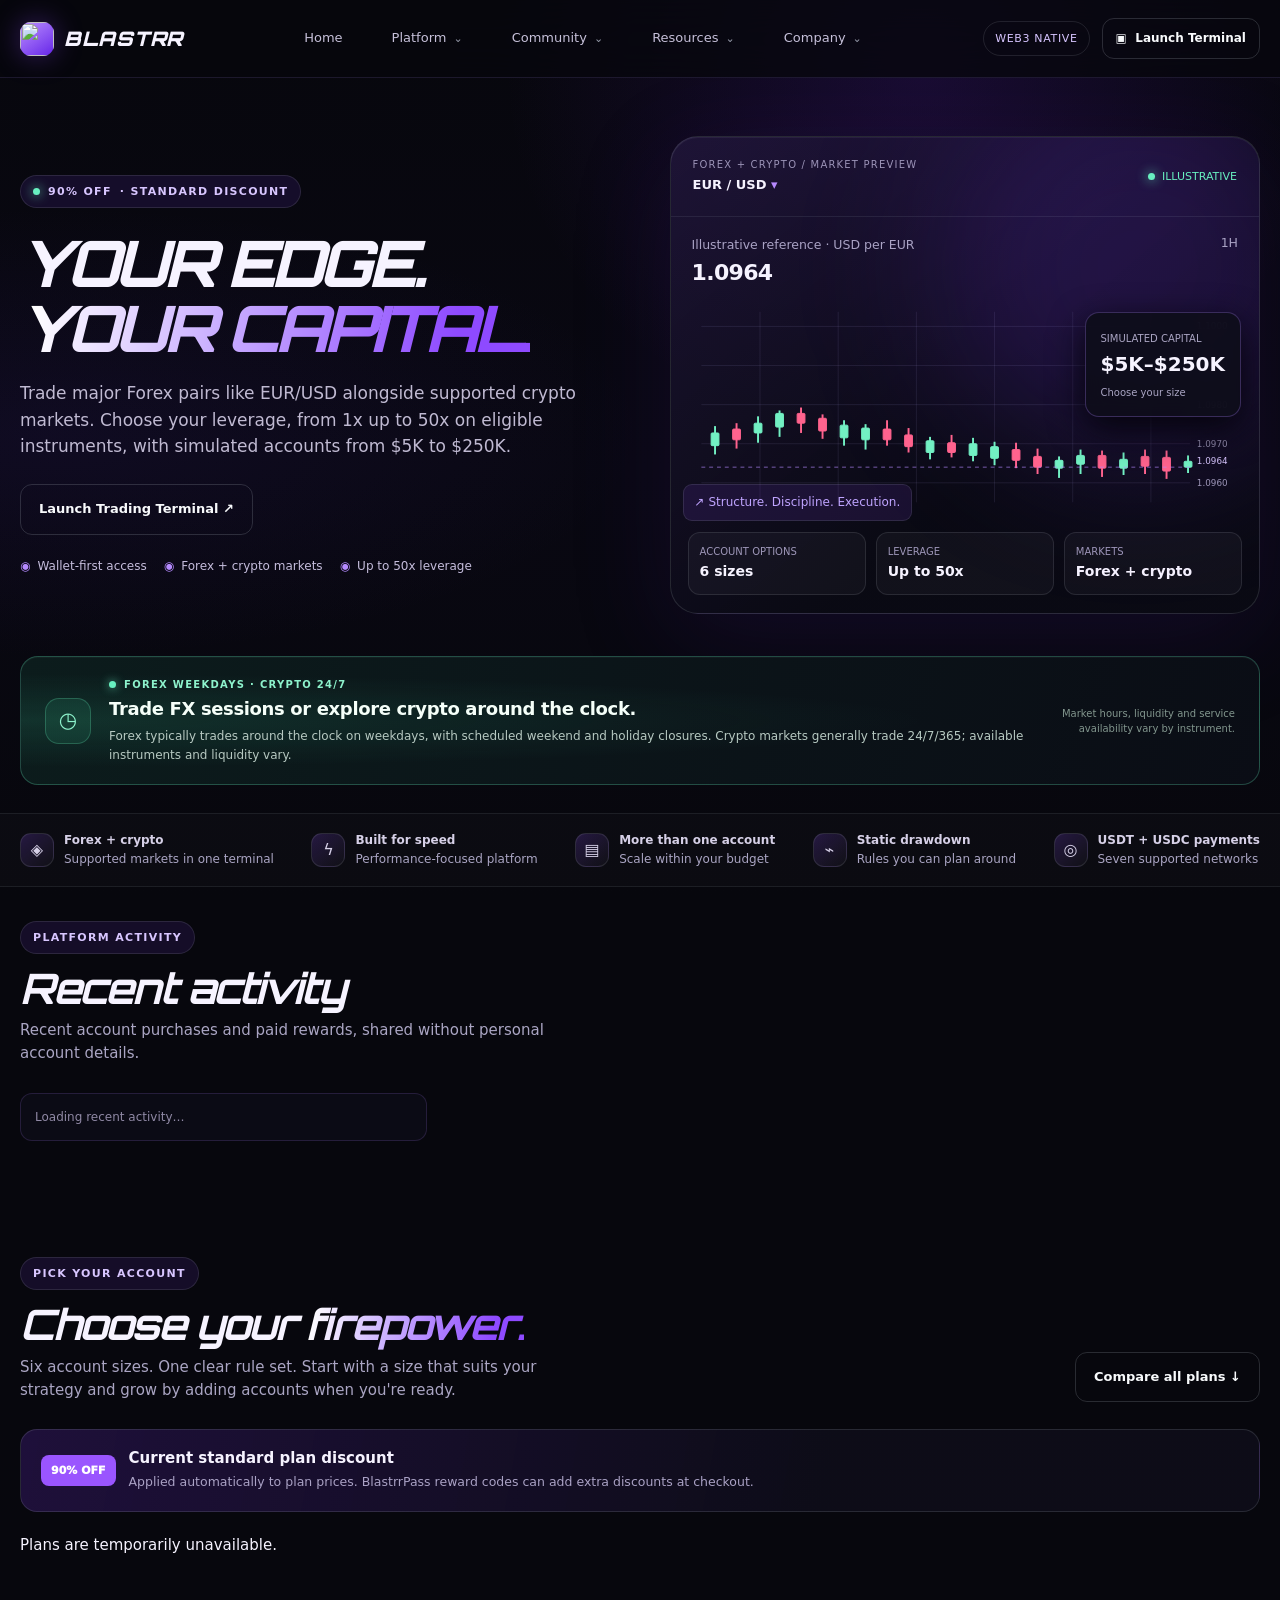
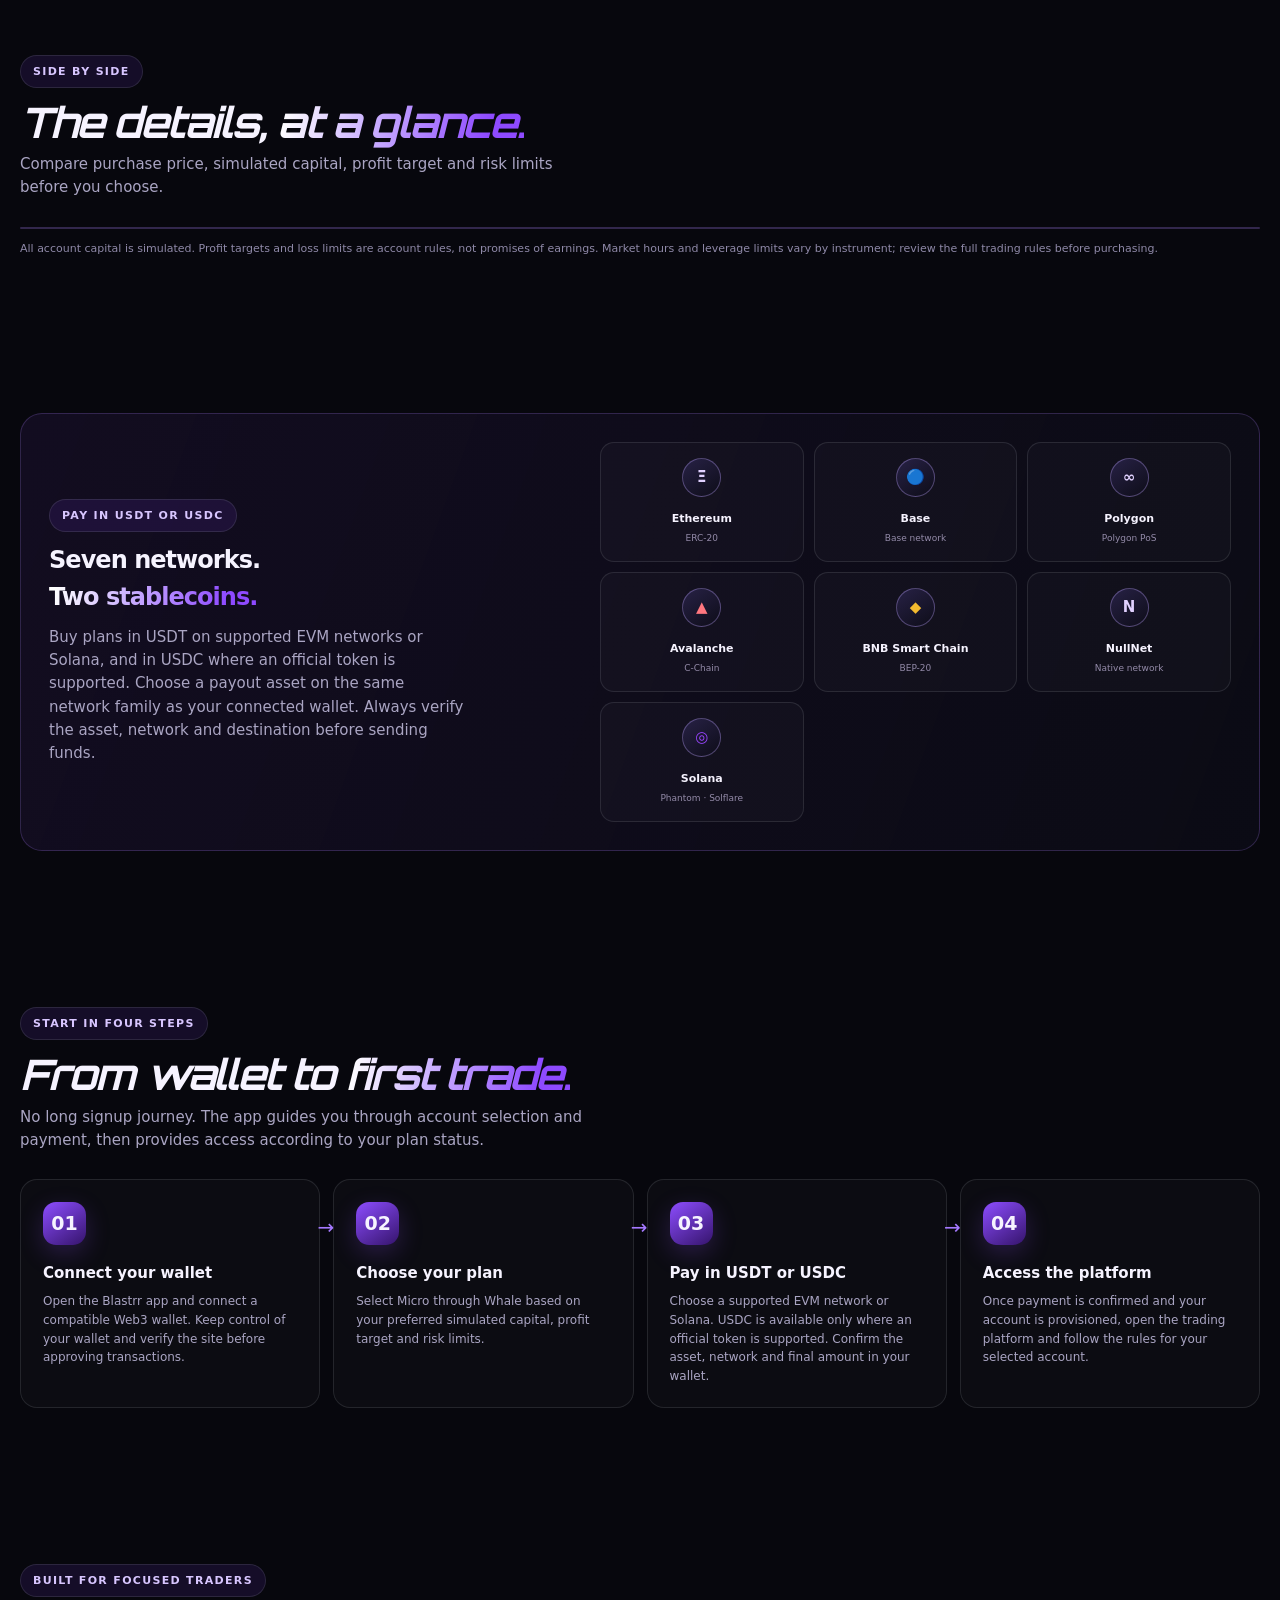
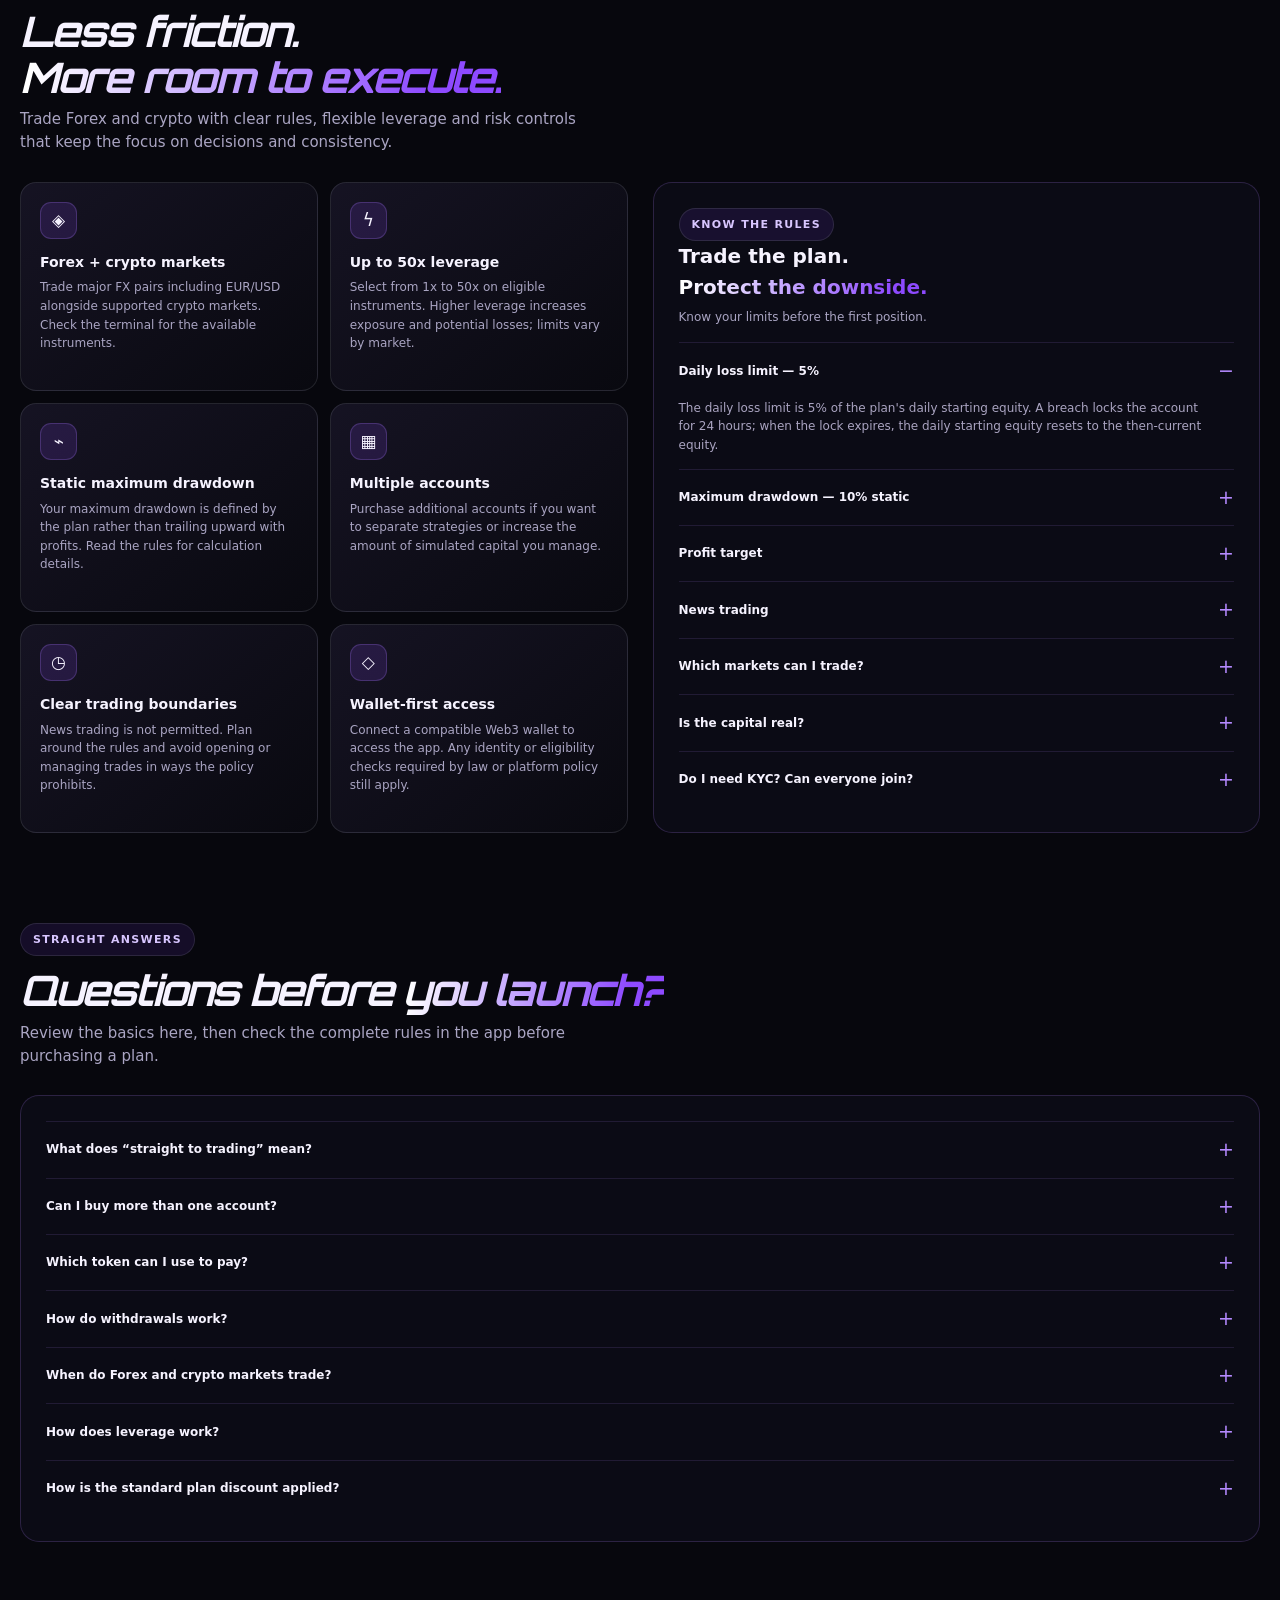
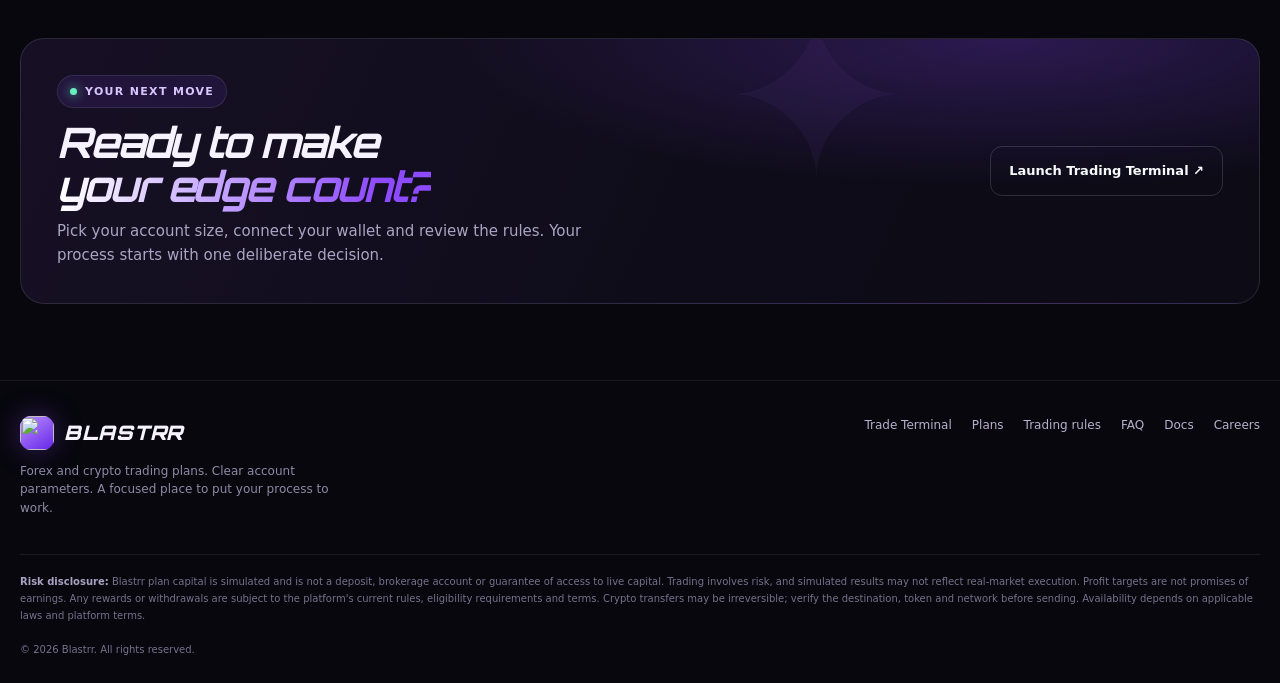
==== commit 6d59905e: "Merge pull request #6 from PropFirmProjectWeb3/main Add Solana wallet network support" ====
--- a/public/index.html
+++ b/public/index.html
@@ -10,7 +10,7 @@
 <link rel="preconnect" href="https://fonts.gstatic.com" crossorigin>
 <link href="https://fonts.googleapis.com/css2?family=Orbitron:wght@500;600;700;800;900&display=swap" rel="stylesheet">
 <title>Blastrr — Your Edge. Your Capital.</title>
-<meta name="description" content="Trade major Forex pairs and supported crypto markets with Blastrr. Wallet-first access, USDT payments, simulated accounts from $5K to $250K, and up to 50x leverage on eligible instruments.">
+<meta name="description" content="Trade major Forex pairs and supported crypto markets with Blastrr. Wallet-first access, USDT and USDC payments, simulated accounts from $5K to $250K, and up to 50x leverage on eligible instruments.">
 <script src="/js/maintenance-page.js" defer></script>
 <style>
 :root{--bg:#07070d;--panel:rgba(18,18,31,.76);--panel2:#10101c;--line:rgba(164,119,255,.22);--purple:#8d4dff;--purple2:#b78aff;--text:#f6f3ff;--muted:#aaa5c3;--green:#68f0c0;--radius:20px;--max:1240px}
@@ -204,7 +204,7 @@
   <div class="ticker-item"><span class="ticker-icon">ϟ</span><span><strong>Built for speed</strong><br><span class="muted">Performance-focused platform</span></span></div>
   <div class="ticker-item"><span class="ticker-icon">▤</span><span><strong>More than one account</strong><br><span class="muted">Scale within your budget</span></span></div>
   <div class="ticker-item"><span class="ticker-icon">⌁</span><span><strong>Static drawdown</strong><br><span class="muted">Rules you can plan around</span></span></div>
-  <div class="ticker-item"><span class="ticker-icon">◎</span><span><strong>USDT payments</strong><br><span class="muted">Six supported networks</span></span></div>
+  <div class="ticker-item"><span class="ticker-icon">◎</span><span><strong>USDT + USDC payments</strong><br><span class="muted">Seven supported networks</span></span></div>
 </div></div>
 
 <section id="home-leaderboards" class="home-leaderboards" hidden aria-labelledby="home-leaderboards-title">
@@ -254,7 +254,7 @@
 
 <section id="networks">
  <div class="wrap"><div class="network-panel reveal">
-  <div><span class="eyebrow">Pay in USDT</span><h3>Six networks.<br><span class="gradient-text">One payment asset.</span></h3><p>Buy plans and request withdrawals in USDT using a supported network. Always select the same network in your wallet and in the Blastrr app before sending funds.</p></div>
+  <div><span class="eyebrow">Pay in USDT or USDC</span><h3>Seven networks.<br><span class="gradient-text">Two stablecoins.</span></h3><p>Buy plans in USDT on supported EVM networks or Solana, and in USDC where an official token is supported. Choose a payout asset on the same network family as your connected wallet. Always verify the asset, network and destination before sending funds.</p></div>
   <div class="networks">
    <div class="network"><div class="coin">Ξ</div><b>Ethereum</b><small>ERC-20</small></div>
    <div class="network"><div class="coin" style="color:#75a9ff">🔵</div><b>Base</b><small>Base network</small></div>
@@ -262,6 +262,7 @@
    <div class="network"><div class="coin" style="color:#ff777f">▲</div><b>Avalanche</b><small>C-Chain</small></div>
    <div class="network"><div class="coin" style="color:#f3ba2f">◆</div><b>BNB Smart Chain</b><small>BEP-20</small></div>
    <div class="network"><div class="coin">N</div><b>NullNet</b><small>Native network</small></div>
+   <div class="network"><div class="coin" style="color:#9945ff">◎</div><b>Solana</b><small>Phantom · Solflare</small></div>
   </div>
  </div></div>
 </section>
@@ -272,7 +273,7 @@
   <div class="steps">
    <article class="step reveal"><div class="step-number">01</div><h3>Connect your wallet</h3><p>Open the Blastrr app and connect a compatible Web3 wallet. Keep control of your wallet and verify the site before approving transactions.</p></article>
    <article class="step reveal"><div class="step-number">02</div><h3>Choose your plan</h3><p>Select Micro through Whale based on your preferred simulated capital, profit target and risk limits.</p></article>
-   <article class="step reveal"><div class="step-number">03</div><h3>Pay in USDT</h3><p>Choose Ethereum, Base, Polygon, Avalanche, BNB Smart Chain or NullNet where supported. Confirm the asset, network and final amount in your wallet.</p></article>
+   <article class="step reveal"><div class="step-number">03</div><h3>Pay in USDT or USDC</h3><p>Choose a supported EVM network or Solana. USDC is available only where an official token is supported. Confirm the asset, network and final amount in your wallet.</p></article>
    <article class="step reveal"><div class="step-number">04</div><h3>Access the platform</h3><p>Once payment is confirmed and your account is provisioned, open the trading platform and follow the rules for your selected account.</p></article>
   </div>
  </div>
@@ -316,8 +317,8 @@
   <div class="rules-panel reveal">
    <details class="rule"><summary>What does “straight to trading” mean?</summary><p>You choose and purchase a plan rather than completing a multi-stage evaluation challenge first. Account activation remains subject to payment confirmation and the platform's terms.</p></details>
    <details class="rule"><summary>Can I buy more than one account?</summary><p>The stated model allows users to purchase multiple accounts within their budget. Check current account limits, prohibited behaviour and any aggregation rules in the app.</p></details>
-   <details class="rule"><summary>Which token can I use to pay?</summary><p>USDT only, on a supported network: Ethereum, Base, Polygon, Avalanche, BNB Smart Chain or NullNet. Network availability and contract addresses should be confirmed inside the app before sending.</p></details>
-   <details class="rule"><summary>How do withdrawals work?</summary><p>Withdrawals are stated to be in USDT on supported networks. Timing, minimum amounts, fees, eligibility and any reward split are governed by the current withdrawal policy. Review it before you trade.</p></details>
+   <details class="rule"><summary>Which token can I use to pay?</summary><p>USDT is supported on Ethereum, Base, Polygon, Avalanche, BNB Smart Chain, NullNet, and Solana. USDC is available only on networks with the configured official token: Ethereum, Base, Polygon, Avalanche, and Solana. The app filters options to match your connected wallet type.</p></details>
+   <details class="rule"><summary>How do withdrawals work?</summary><p>Choose an available payout asset and network that matches your connected wallet type. The app records the destination network and token with your request for manual review and payment. Timing, minimum amounts, fees, eligibility and any reward split are governed by the current withdrawal policy.</p></details>
    <details class="rule"><summary>When do Forex and crypto markets trade?</summary><p>Forex typically trades around the clock on weekdays, with scheduled weekend and holiday closures. Crypto markets generally trade 24/7/365, although individual instruments, exchanges or the Blastrr platform may have maintenance or service interruptions. Continuous trading does not mean prices or liquidity are constant.</p></details>
    <details class="rule"><summary>How does leverage work?</summary><p>The terminal offers 1x mode and leverage options up to 50x on eligible instruments. Leverage magnifies exposure and can increase losses as well as gains; available limits depend on the instrument. All plan capital and trades are simulated.</p></details>
    <details class="rule"><summary>How is the standard plan discount applied?</summary><p>The current standard discount is applied automatically to plan prices. BlastrrPass reward codes can add an additional discount at checkout, up to 100% off in total.</p></details>
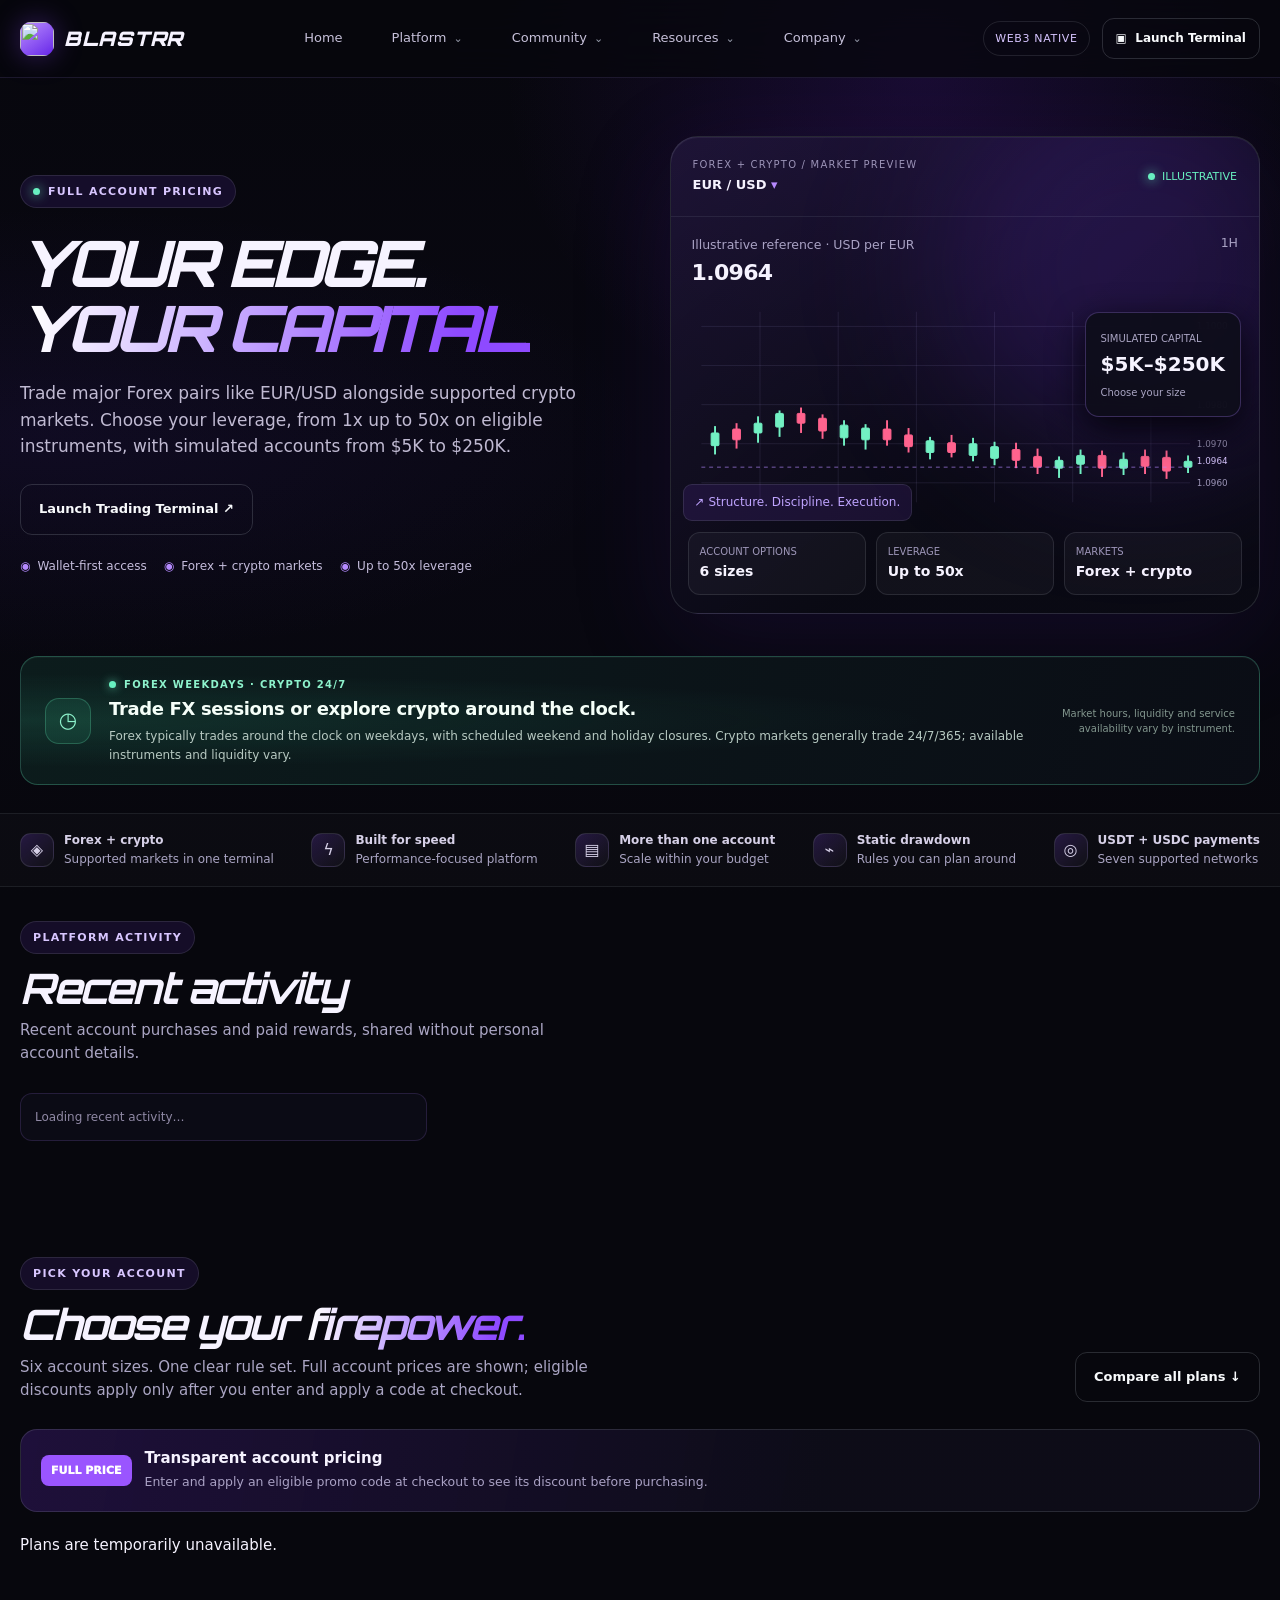
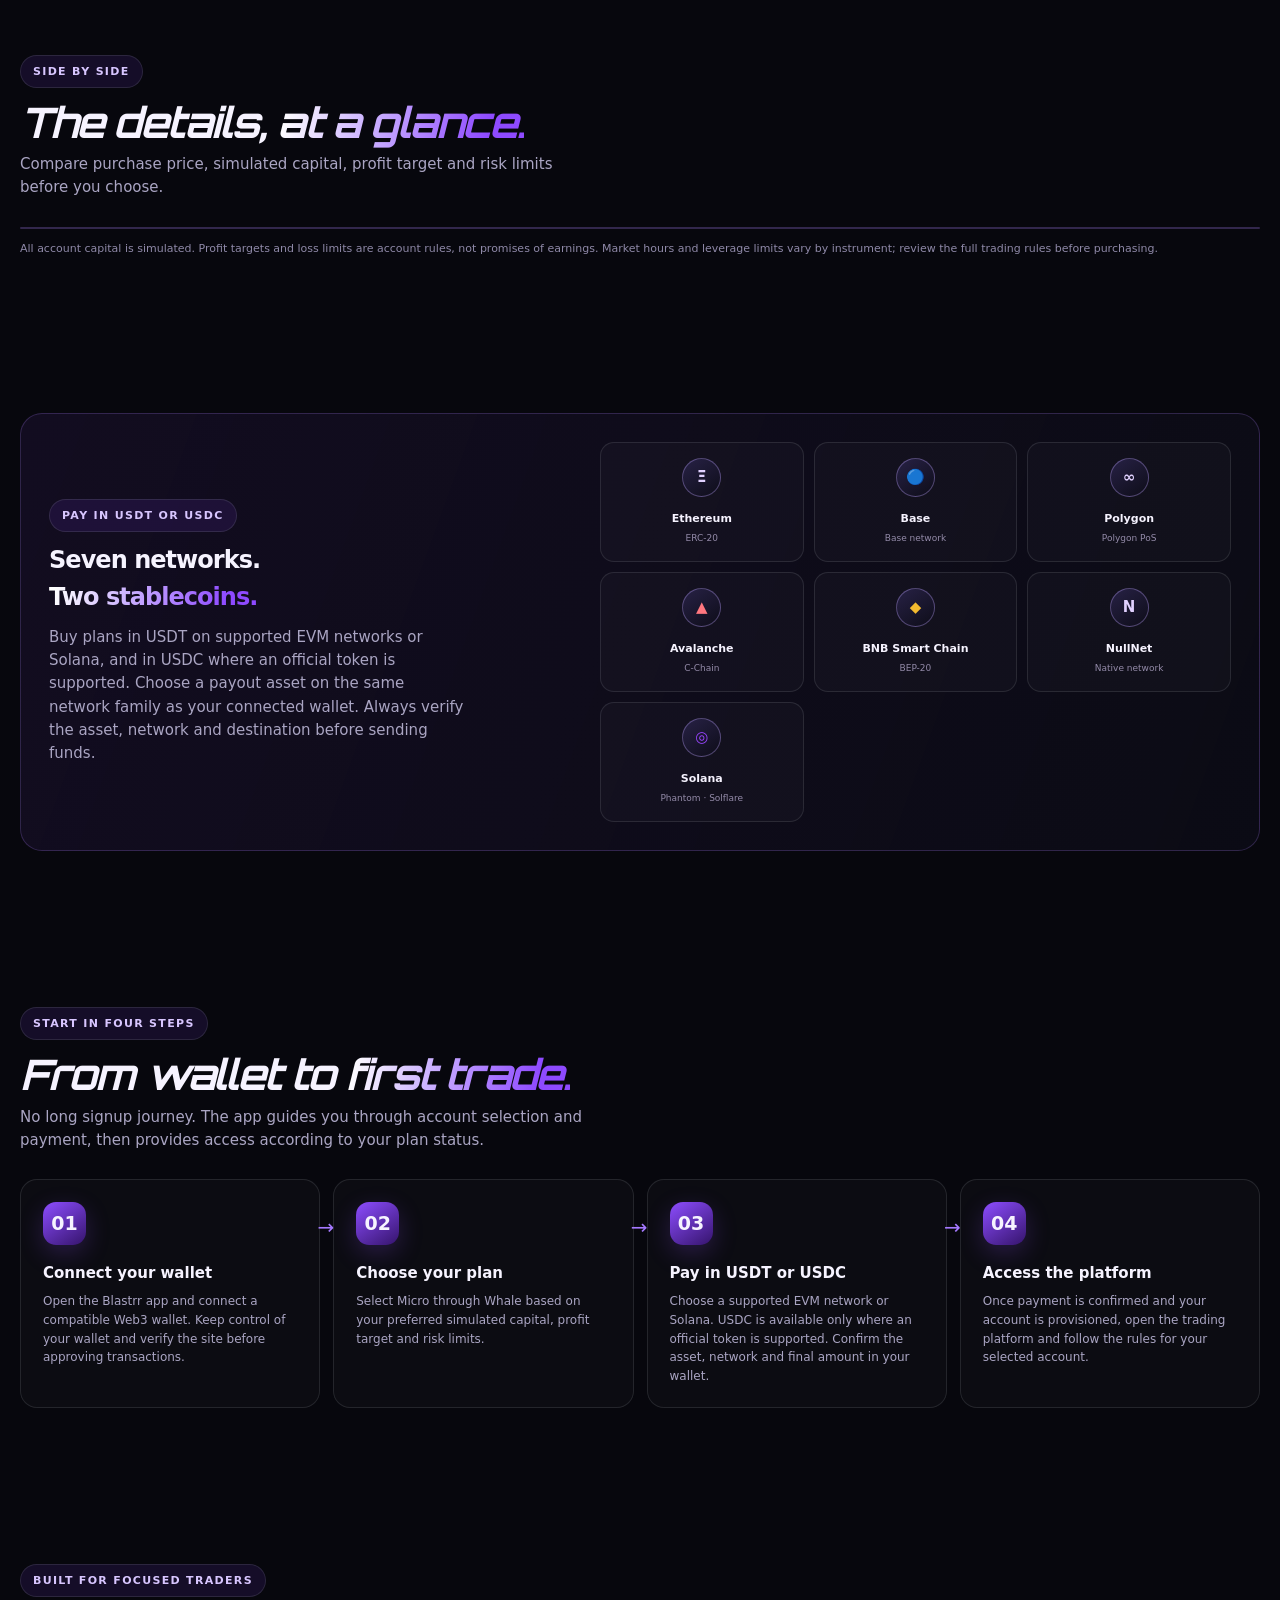
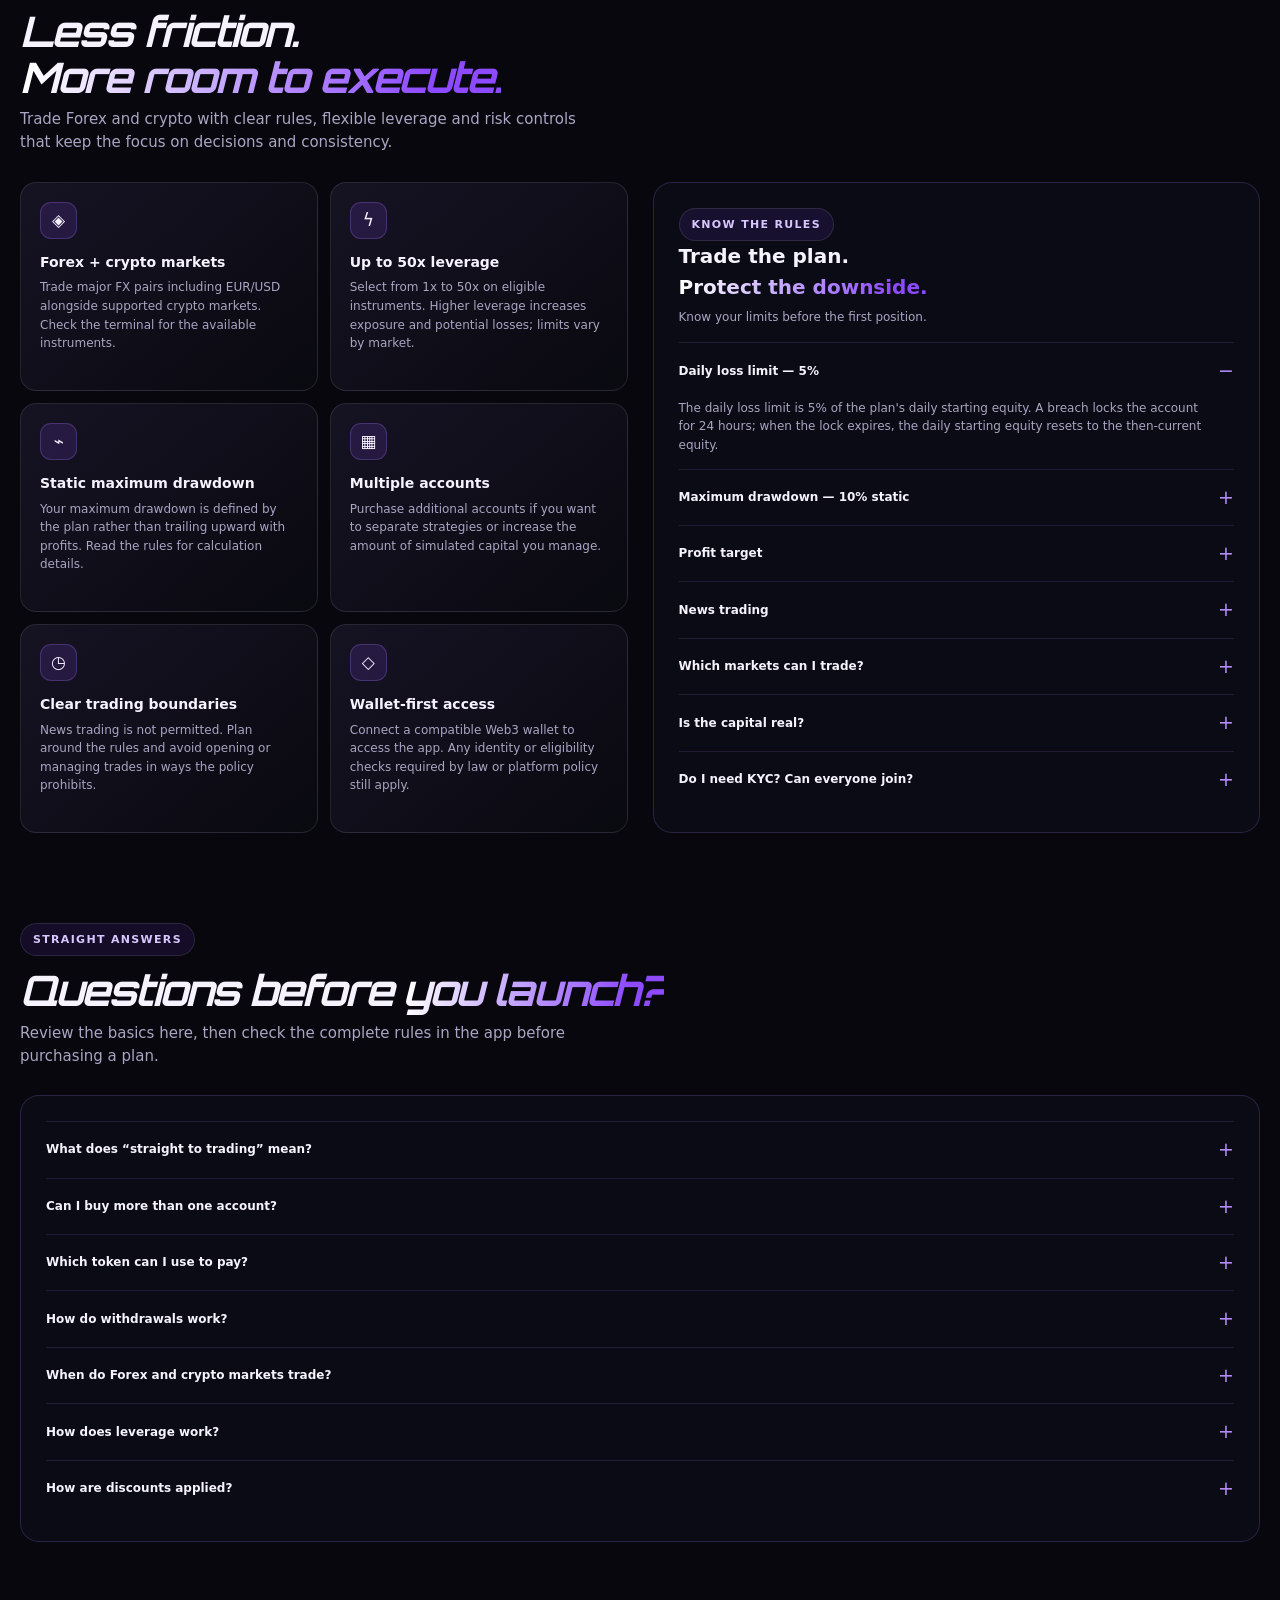
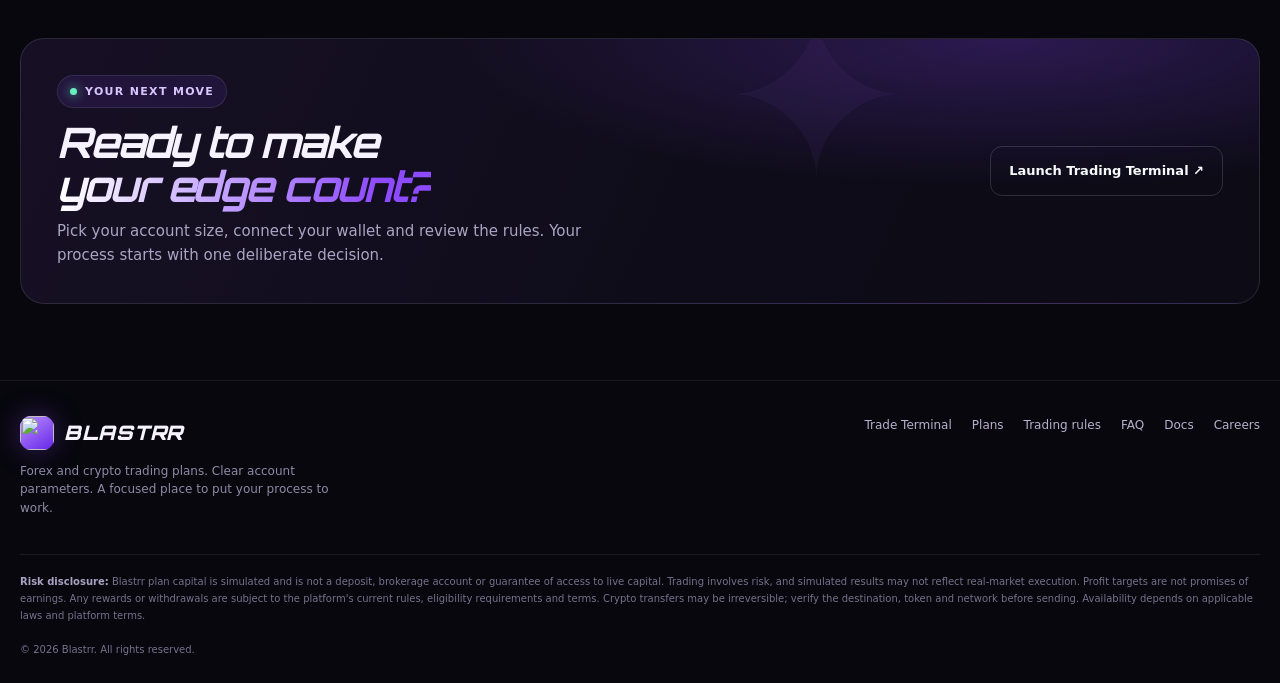
==== commit 9dead281: "Add Battle Pass reward pack shop Co-authored-by: Copilot App <223556219+Copilot@users.noreply.github" ====
--- a/public/index.html
+++ b/public/index.html
@@ -134,7 +134,7 @@
 <section class="hero" id="home">
   <div class="wrap hero-grid">
     <div class="hero-copy">
-      <span class="eyebrow"><span class="dot"></span> <span id="home-hero-discount">90% OFF</span> · STANDARD DISCOUNT</span>
+      <span class="eyebrow"><span class="dot"></span> FULL ACCOUNT PRICING</span>
       <h1>YOUR EDGE.<br><span class="gradient-text">YOUR CAPITAL.</span></h1>
       <p>Trade major Forex pairs like EUR/USD alongside supported crypto markets. Choose your leverage, from 1x up to 50x on eligible instruments, with simulated accounts from $5K to $250K.</p>
       <div class="hero-actions">
@@ -238,8 +238,8 @@
 
 <section id="plans">
  <div class="wrap">
-  <div class="section-head reveal"><div><span class="eyebrow">Pick your account</span><h2>Choose your <span class="gradient-text">firepower.</span></h2><p>Six account sizes. One clear rule set. Start with a size that suits your strategy and grow by adding accounts when you're ready.</p></div><a class="btn secondary" href="#comparison">Compare all plans ↓</a></div>
-  <div class="launch-strip reveal"><div class="launch-left"><span class="discount"><span id="home-standard-discount">90%</span> OFF</span><div><strong>Current standard plan discount</strong><small>Applied automatically to plan prices. BlastrrPass reward codes can add extra discounts at checkout.</small></div></div></div>
+  <div class="section-head reveal"><div><span class="eyebrow">Pick your account</span><h2>Choose your <span class="gradient-text">firepower.</span></h2><p>Six account sizes. One clear rule set. Full account prices are shown; eligible discounts apply only after you enter and apply a code at checkout.</p></div><a class="btn secondary" href="#comparison">Compare all plans ↓</a></div>
+  <div class="launch-strip reveal"><div class="launch-left"><span class="discount">FULL PRICE</span><div><strong>Transparent account pricing</strong><small>Enter and apply an eligible promo code at checkout to see its discount before purchasing.</small></div></div></div>
   <div class="plans" id="planCards"></div>
  </div>
 </section>
@@ -321,7 +321,7 @@
    <details class="rule"><summary>How do withdrawals work?</summary><p>Choose an available payout asset and network that matches your connected wallet type. The app records the destination network and token with your request for manual review and payment. Timing, minimum amounts, fees, eligibility and any reward split are governed by the current withdrawal policy.</p></details>
    <details class="rule"><summary>When do Forex and crypto markets trade?</summary><p>Forex typically trades around the clock on weekdays, with scheduled weekend and holiday closures. Crypto markets generally trade 24/7/365, although individual instruments, exchanges or the Blastrr platform may have maintenance or service interruptions. Continuous trading does not mean prices or liquidity are constant.</p></details>
    <details class="rule"><summary>How does leverage work?</summary><p>The terminal offers 1x mode and leverage options up to 50x on eligible instruments. Leverage magnifies exposure and can increase losses as well as gains; available limits depend on the instrument. All plan capital and trades are simulated.</p></details>
-   <details class="rule"><summary>How is the standard plan discount applied?</summary><p>The current standard discount is applied automatically to plan prices. BlastrrPass reward codes can add an additional discount at checkout, up to 100% off in total.</p></details>
+   <details class="rule"><summary>How are discounts applied?</summary><p>Account prices are shown at full price. Discounts appear only after you enter and apply an eligible code at checkout. Battle Pass discount certificates are single-use, wallet-bound, and may be restricted to a specific account type.</p></details>
   </div>
  </div>
 </section>
@@ -343,9 +343,8 @@
 const observer=new IntersectionObserver(entries=>entries.forEach(e=>{if(e.isIntersecting){e.target.classList.add("visible");observer.unobserve(e.target);}}),{threshold:.08});
 let plans = [];
 let planLoadAttempts = 0;
-let standardDiscountPct = 90;
 const money = n => "$"+n.toLocaleString("en-US");
-const discountedPrice = plan => Math.round(Number(plan.base_price_usdt) * (100-standardDiscountPct)) / 100;
+const displayedPrice = plan => Number(plan.base_price_usdt);
 const homeLeaderboardCategories = [
  {mode:"DAILY",host:"home-lb-daily"},
  {mode:"MONTHLY",host:"home-lb-monthly"},
@@ -360,13 +359,13 @@
  host.innerHTML=plans.map(p=>{
   const name=p.name.replace(/\s+\$[\d,]+.*$/,"");
   const featured=name==="Pro";
-  const price=discountedPrice(p);
+  const price=displayedPrice(p);
   return `<article class="plan battlepass-plan-card ${featured?"featured":""} reveal">
    <div class="plan-top"><span class="plan-name">${name.toUpperCase()}</span>${featured?'<span class="tag">POPULAR</span>':''}</div>
    <div class="capital">${money(p.simulated_capital)}</div><div class="tiny-label">SIMULATED CAPITAL</div>
    <div class="plan-status" title="Straight-to-funded plan model. Account capital is simulated; eligibility and current terms apply."><span class="plan-status-icon" aria-hidden="true">↗</span>STRAIGHT TO FUNDED</div>
    <div class="plan-market-hours"><span class="market-hours-dot" aria-hidden="true"></span> Forex + crypto markets</div>
-   <div class="plan-purchase-reward"><span class="plan-purchase-reward-label">Purchase reward · standard discount</span><div class="code-applied"><span>✓</span> ${standardDiscountPct}% STANDARD DISCOUNT APPLIED</div><div class="price-line"><span><span class="price">${money(price)} USDT</span><small class="price-caption">Your discounted price</small></span><span class="old-price">${money(p.base_price_usdt)}</span><span class="save">−${standardDiscountPct}%</span></div></div>
+   <div class="plan-purchase-reward"><span class="plan-purchase-reward-label">Account price</span><div class="price-line"><span><span class="price">${money(price)} USDT</span><small class="price-caption">Full price · apply eligible codes at checkout</small></span></div></div>
    <div class="plan-divider"></div>
    <div class="plan-task-list" aria-label="${name} account rules">
     <div class="metric"><span>Profit target</span><strong>${money(p.profit_target)}</strong></div>
@@ -384,7 +383,7 @@
  const table=document.getElementById("comparisonTable");
  table.querySelector("thead").innerHTML=`<tr><th>Plan details</th>${plans.map(p=>`<th>${p.name}<br><span style="font-weight:500;color:#a78bfa">${money(p.simulated_capital)}</span></th>`).join("")}</tr>`;
  const rows=[
-  ["Launch purchase price",p=>`<strong>${money(discountedPrice(p))}</strong> <span style="display:block;color:#7f7898;text-decoration:line-through;font-size:10px">${money(p.base_price_usdt)}</span>`],
+  ["Purchase price",p=>`<strong>${money(displayedPrice(p))}</strong>`],
   ["Simulated capital",p=>`<strong>${money(p.simulated_capital)}</strong>`],
   ["Profit target",p=>money(p.profit_target)],
   ["Daily loss limit",p=>`${money(p.simulated_capital*p.daily_loss_pct/100)} (${p.daily_loss_pct}%)`],
@@ -400,9 +399,6 @@
   if(!response.ok) throw new Error(`Plan request failed (${response.status})`);
   const data=await response.json();
   plans=Array.isArray(data.plans)?data.plans:[];
-  standardDiscountPct=Number(data.standard_discount_pct??90);
-  document.getElementById("home-standard-discount").textContent=standardDiscountPct+"%";
-  document.getElementById("home-hero-discount").textContent=standardDiscountPct+"% OFF";
   if(!plans.length&&planLoadAttempts<5){
    planLoadAttempts++;
    setTimeout(loadPlans,400);
